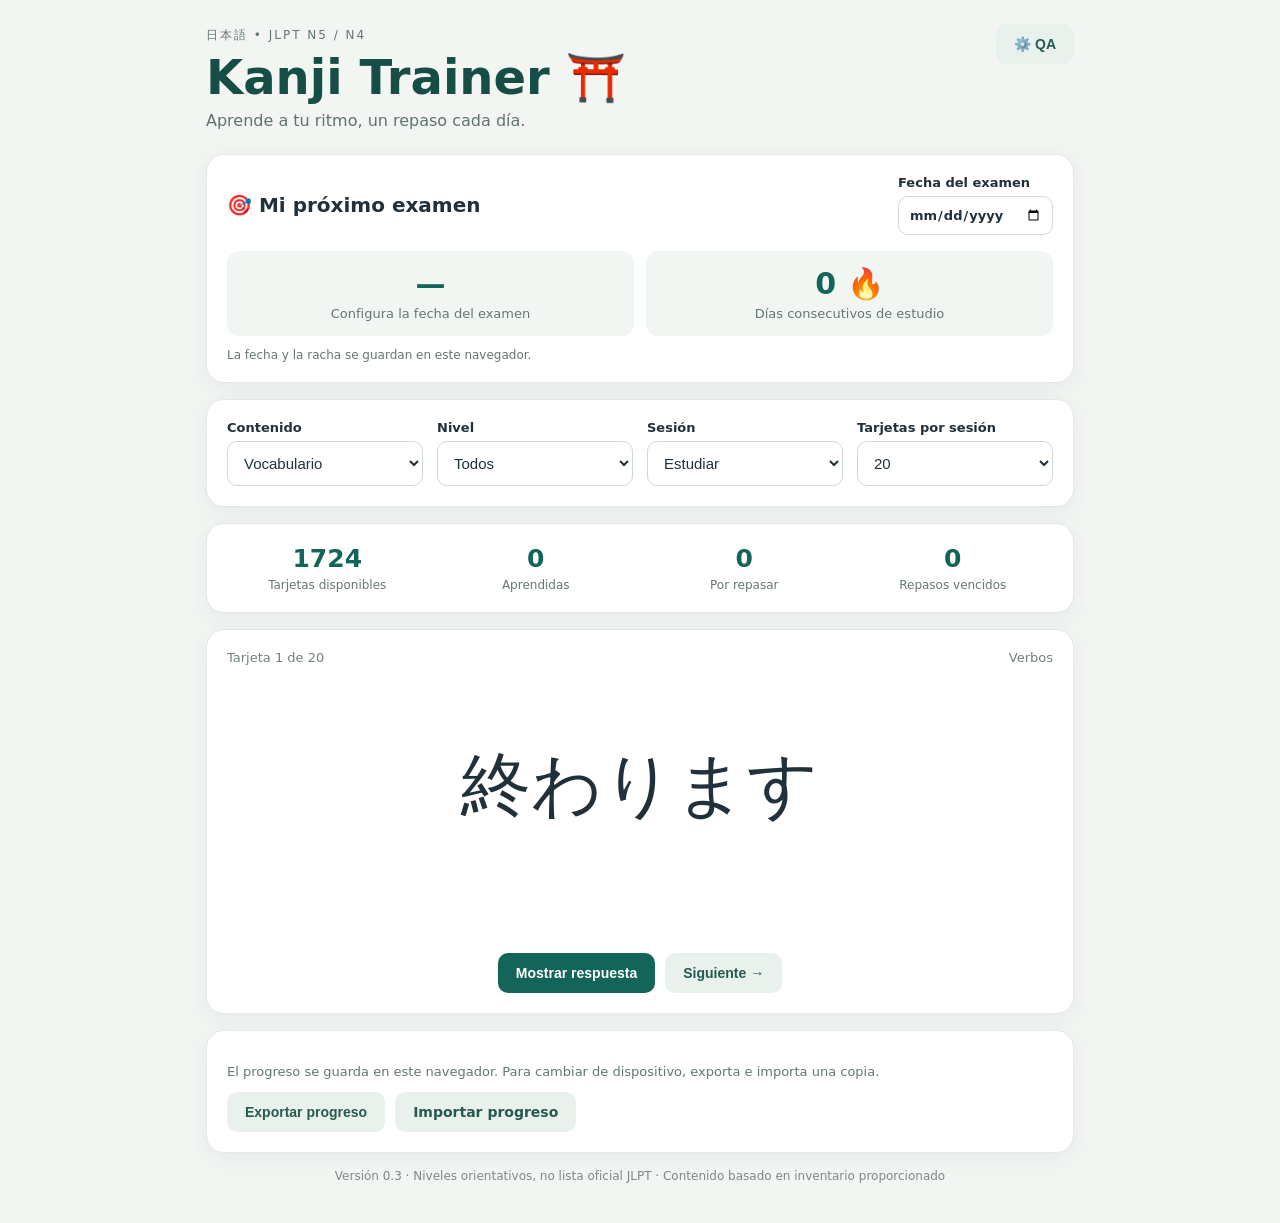
==== index.html @ 500b0864 "Add files via upload" ====
<!doctype html><html lang="es"><head><meta charset="utf-8"><meta name="viewport" content="width=device-width,initial-scale=1"><title>Kanji Trainer</title><link rel="stylesheet" href="estilos.css"></head><body><main><header><div><small>日本語 • JLPT N5 / N4</small><h1>Kanji Trainer <span>⛩️</span></h1><p>Aprende a tu ritmo, un repaso cada día.</p></div><button id="qaToggle" class="subtle">⚙️ QA</button></header><section class="goal" aria-label="Objetivo de estudio"><div class="goal-heading"><h2>🎯 Mi próximo examen</h2><label>Fecha del examen <input id="examDate" type="date" aria-label="Fecha del examen"></label></div><div class="goal-counters"><div><strong id="daysLeft">—</strong><small id="examStatus">Configura tu fecha</small></div><div><strong id="streak">0 🔥</strong><small>Días consecutivos de estudio</small></div></div><p id="goalHelp">La fecha y la racha se guardan en este navegador.</p></section><section class="toolbar"><label>Contenido<select id="tipo"><option value="vocabulario">Vocabulario</option><option value="kanji">Kanji</option><option value="gramatica">Gramática</option></select></label><label>Nivel<select id="nivel"><option value="todos">Todos</option><option>N5</option><option>N4</option></select></label><label>Sesión<select id="modo"><option value="estudio">Estudiar</option><option value="quiz">Practicar</option><option value="errores">Repasar errores</option><option value="pendientes">Repaso pendiente</option></select></label><label>Tarjetas por sesión<select id="limite"><option value="10">10</option><option value="20" selected>20</option><option value="30">30</option></select></label></section><section class="stats"><div><strong id="total">—</strong><small>Tarjetas disponibles</small></div><div><strong id="hechas">0</strong><small>Aprendidas</small></div><div><strong id="fallos">0</strong><small>Por repasar</small></div><div><strong id="pendientes">0</strong><small>Repasos vencidos</small></div></section><section class="study"><div class="meta"><span id="counter">—</span><span id="categoria">—</span></div><article id="card" aria-live="polite"><div id="front" class="japanese">Cargando…</div><div id="back" class="answer" hidden></div></article><div id="feedback" role="status"></div><div id="choices" class="choices"></div><div class="actions"><button id="reveal">Mostrar respuesta</button><button id="again" class="bad" hidden>Necesito repasar</button><button id="good" class="good" hidden>Lo sabía ✓</button><button id="next" class="subtle">Siguiente →</button></div></section><section id="sessionEnd" class="bottom" hidden><h2>🎉 Sesión terminada</h2><p id="sessionSummary"></p><button id="newSession">Nueva sesión</button></section><section class="bottom"><p>El progreso se guarda en este navegador. Para cambiar de dispositivo, exporta e importa una copia.</p><div class="actions"><button id="export" class="subtle">Exportar progreso</button><label class="upload">Importar progreso<input type="file" id="import" accept="application/json" hidden></label></div></section><section id="qa" hidden><h2>🧪 Panel QA</h2><p>Diagnóstico local para probar la aplicación.</p><pre id="diag"></pre><button id="reset" class="bad">Borrar progreso local</button></section><footer>Versión 0.3 · Niveles orientativos, no lista oficial JLPT · Contenido basado en inventario proporcionado</footer></main><script src="datos.js"></script><script src="app.js"></script></body></html>
---- estilos.css ----
:root{font-family:system-ui,-apple-system,'Segoe UI',sans-serif;color:#20313b;background:#f3f5f3}*{box-sizing:border-box}body{margin:0}main{max-width:900px;margin:auto;padding:24px 16px 40px}header{display:flex;align-items:start;justify-content:space-between;margin-bottom:24px}h1{font-size:clamp(30px,6vw,48px);margin:5px 0;color:#164d45}header p{margin:0;color:#60726e}small{font-size:12px;color:#647772}header small{letter-spacing:2px}.toolbar,.stats,.study,.bottom,#qa{background:white;border:1px solid #e0e9e5;border-radius:18px;padding:20px;margin-bottom:16px;box-shadow:0 5px 20px #193b3210}.toolbar{display:grid;grid-template-columns:repeat(4,1fr);gap:14px}label{display:grid;gap:6px;font-size:13px;font-weight:600}select{width:100%;border:1px solid #cbdad3;border-radius:10px;padding:12px;background:#fff;color:#20313b;font-size:15px}.stats{display:grid;grid-template-columns:repeat(4,1fr);text-align:center;gap:8px}.stats div{display:grid;gap:5px}.stats strong{font-size:25px;color:#126558}.stats small{letter-spacing:0}.meta{display:flex;justify-content:space-between;font-size:13px;color:#72817b}article{min-height:240px;display:flex;align-items:center;justify-content:center;flex-direction:column;text-align:center;padding:20px}.japanese{font-size:clamp(42px,8vw,70px);line-height:1.4;overflow-wrap:anywhere}.answer{font-size:19px;margin-top:20px;white-space:pre-line;color:#1c6559}.actions{display:flex;flex-wrap:wrap;justify-content:center;gap:10px}button,.upload{border:0;border-radius:10px;padding:12px 18px;background:#126558;color:white;font-weight:700;cursor:pointer;font-size:14px}.subtle,.upload{background:#e9f1ed;color:#245a50}.bad{background:#a84043}.good{background:#21835d}button:hover,.upload:hover{filter:brightness(.95)}.choices{display:grid;grid-template-columns:1fr 1fr;gap:9px;margin-bottom:14px}.choices button{background:#edf3ef;color:#183d34;text-align:left;min-height:56px}.choices button:disabled{opacity:.75;cursor:default}.choices button.correct{background:#c8ebd8}.choices button.wrong{background:#f7cdd0}#feedback{text-align:center;min-height:24px;margin-bottom:10px;font-weight:600}.bottom p{font-size:13px;color:#647772}.bottom .actions{justify-content:start}#qa pre{white-space:pre-wrap;overflow-wrap:anywhere;background:#eff4f1;padding:12px;border-radius:10px}footer{text-align:center;color:#7c8984;font-size:12px}@media(max-width:560px){.toolbar{grid-template-columns:1fr 1fr}.toolbar label:last-child{grid-column:1/-1}.stats{grid-template-columns:1fr 1fr}.choices{grid-template-columns:1fr}article{min-height:200px}.japanese{font-size:46px}}

#sessionEnd{text-align:center}#sessionEnd h2{margin-top:0;color:#126558}@media(max-width:700px){.toolbar{grid-template-columns:repeat(2,1fr)}}@media(max-width:560px){.toolbar label:last-child{grid-column:auto}}

.goal{background:white;border:1px solid #e0e9e5;border-radius:18px;padding:20px;margin-bottom:16px;box-shadow:0 5px 20px #193b3210}.goal-heading{display:flex;align-items:center;justify-content:space-between;gap:16px;flex-wrap:wrap}.goal h2{margin:0;font-size:20px}.goal input{border:1px solid #cbdad3;border-radius:10px;padding:10px;font:inherit;color:#20313b;max-width:210px}.goal-counters{display:grid;grid-template-columns:repeat(2,minmax(0,1fr));gap:12px;margin-top:16px}.goal-counters>div{background:#f1f6f3;border-radius:12px;padding:15px;display:grid;gap:5px;text-align:center}.goal-counters strong{font-size:30px;color:#126558}.goal-counters small{font-size:13px;letter-spacing:0}.goal p{font-size:12px;color:#647772;margin-bottom:0}@media(max-width:480px){.goal-heading label{width:100%}.goal input{max-width:none;width:100%}}
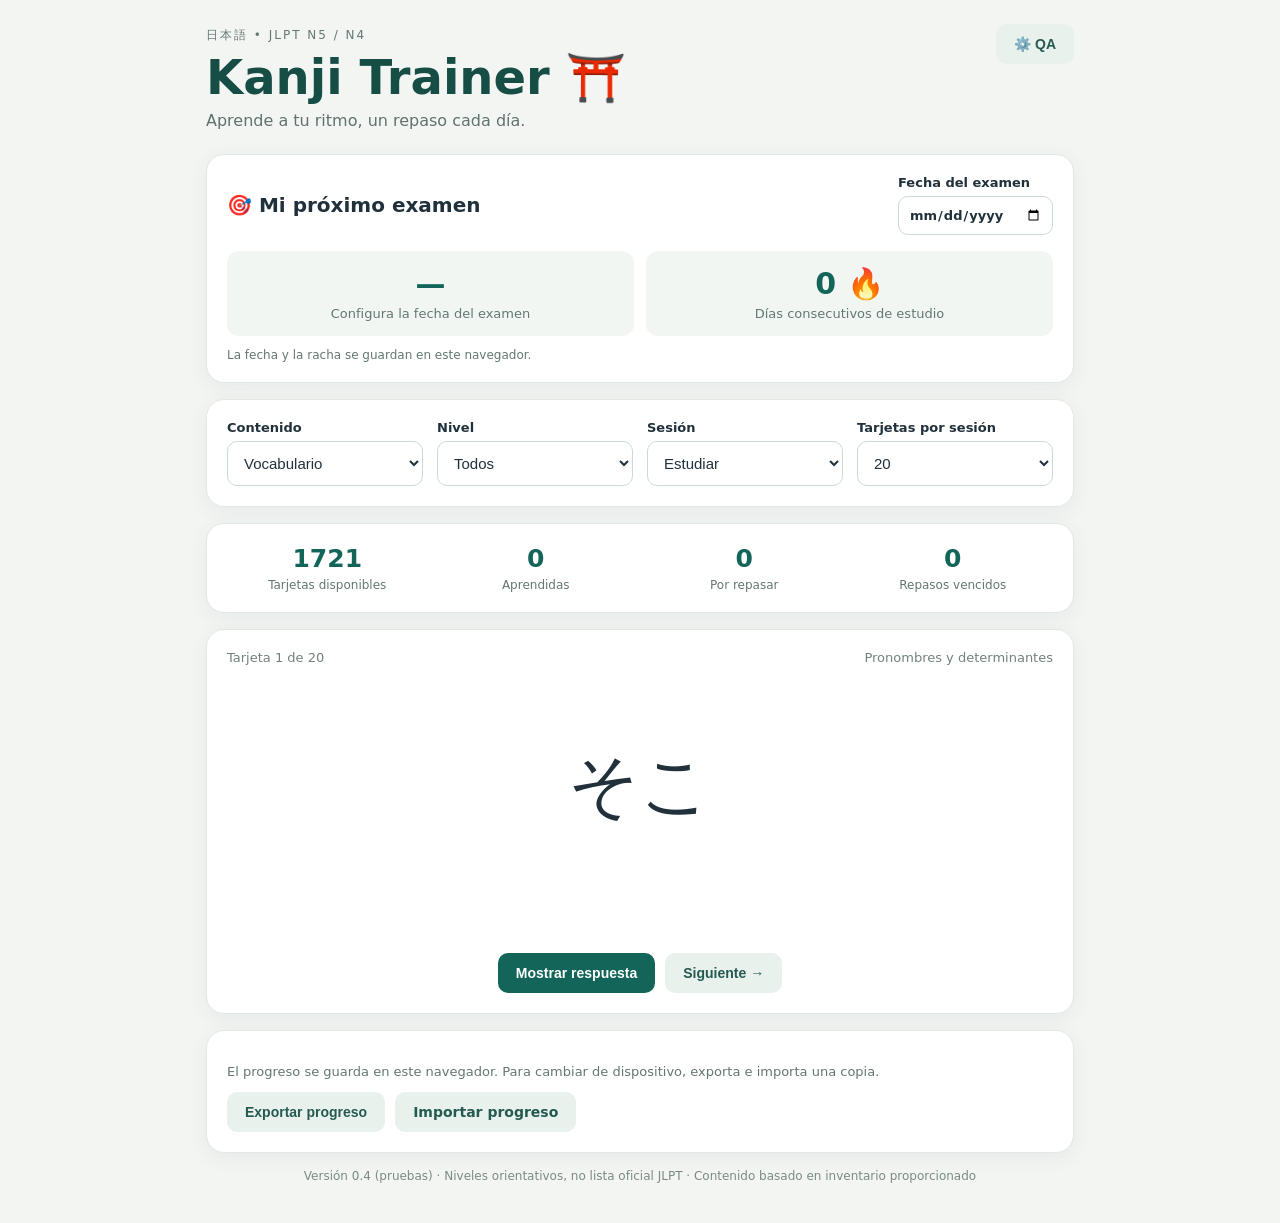
==== commit f2256ee6: "QA v0.4 - Migración de progreso y correcciones" ====
--- a/index.html
+++ b/index.html
@@ -1 +1 @@
-<!doctype html><html lang="es"><head><meta charset="utf-8"><meta name="viewport" content="width=device-width,initial-scale=1"><title>Kanji Trainer</title><link rel="stylesheet" href="estilos.css"></head><body><main><header><div><small>日本語 • JLPT N5 / N4</small><h1>Kanji Trainer <span>⛩️</span></h1><p>Aprende a tu ritmo, un repaso cada día.</p></div><button id="qaToggle" class="subtle">⚙️ QA</button></header><section class="goal" aria-label="Objetivo de estudio"><div class="goal-heading"><h2>🎯 Mi próximo examen</h2><label>Fecha del examen <input id="examDate" type="date" aria-label="Fecha del examen"></label></div><div class="goal-counters"><div><strong id="daysLeft">—</strong><small id="examStatus">Configura tu fecha</small></div><div><strong id="streak">0 🔥</strong><small>Días consecutivos de estudio</small></div></div><p id="goalHelp">La fecha y la racha se guardan en este navegador.</p></section><section class="toolbar"><label>Contenido<select id="tipo"><option value="vocabulario">Vocabulario</option><option value="kanji">Kanji</option><option value="gramatica">Gramática</option></select></label><label>Nivel<select id="nivel"><option value="todos">Todos</option><option>N5</option><option>N4</option></select></label><label>Sesión<select id="modo"><option value="estudio">Estudiar</option><option value="quiz">Practicar</option><option value="errores">Repasar errores</option><option value="pendientes">Repaso pendiente</option></select></label><label>Tarjetas por sesión<select id="limite"><option value="10">10</option><option value="20" selected>20</option><option value="30">30</option></select></label></section><section class="stats"><div><strong id="total">—</strong><small>Tarjetas disponibles</small></div><div><strong id="hechas">0</strong><small>Aprendidas</small></div><div><strong id="fallos">0</strong><small>Por repasar</small></div><div><strong id="pendientes">0</strong><small>Repasos vencidos</small></div></section><section class="study"><div class="meta"><span id="counter">—</span><span id="categoria">—</span></div><article id="card" aria-live="polite"><div id="front" class="japanese">Cargando…</div><div id="back" class="answer" hidden></div></article><div id="feedback" role="status"></div><div id="choices" class="choices"></div><div class="actions"><button id="reveal">Mostrar respuesta</button><button id="again" class="bad" hidden>Necesito repasar</button><button id="good" class="good" hidden>Lo sabía ✓</button><button id="next" class="subtle">Siguiente →</button></div></section><section id="sessionEnd" class="bottom" hidden><h2>🎉 Sesión terminada</h2><p id="sessionSummary"></p><button id="newSession">Nueva sesión</button></section><section class="bottom"><p>El progreso se guarda en este navegador. Para cambiar de dispositivo, exporta e importa una copia.</p><div class="actions"><button id="export" class="subtle">Exportar progreso</button><label class="upload">Importar progreso<input type="file" id="import" accept="application/json" hidden></label></div></section><section id="qa" hidden><h2>🧪 Panel QA</h2><p>Diagnóstico local para probar la aplicación.</p><pre id="diag"></pre><button id="reset" class="bad">Borrar progreso local</button></section><footer>Versión 0.3 · Niveles orientativos, no lista oficial JLPT · Contenido basado en inventario proporcionado</footer></main><script src="datos.js"></script><script src="app.js"></script></body></html>
+<!doctype html><html lang="es"><head><meta charset="utf-8"><meta name="viewport" content="width=device-width,initial-scale=1"><title>Kanji Trainer</title><link rel="stylesheet" href="estilos.css"></head><body><main><header><div><small>日本語 • JLPT N5 / N4</small><h1>Kanji Trainer <span>⛩️</span></h1><p>Aprende a tu ritmo, un repaso cada día.</p></div><button id="qaToggle" class="subtle">⚙️ QA</button></header><section class="goal" aria-label="Objetivo de estudio"><div class="goal-heading"><h2>🎯 Mi próximo examen</h2><label>Fecha del examen <input id="examDate" type="date" aria-label="Fecha del examen"></label></div><div class="goal-counters"><div><strong id="daysLeft">—</strong><small id="examStatus">Configura tu fecha</small></div><div><strong id="streak">0 🔥</strong><small>Días consecutivos de estudio</small></div></div><p id="goalHelp">La fecha y la racha se guardan en este navegador.</p></section><section class="toolbar"><label>Contenido<select id="tipo"><option value="vocabulario">Vocabulario</option><option value="kanji">Kanji</option><option value="gramatica">Gramática</option></select></label><label>Nivel<select id="nivel"><option value="todos">Todos</option><option>N5</option><option>N4</option></select></label><label>Sesión<select id="modo"><option value="estudio">Estudiar</option><option value="quiz">Practicar</option><option value="errores">Repasar errores</option><option value="pendientes">Repaso pendiente</option></select></label><label>Tarjetas por sesión<select id="limite"><option value="10">10</option><option value="20" selected>20</option><option value="30">30</option></select></label></section><section class="stats"><div><strong id="total">—</strong><small>Tarjetas disponibles</small></div><div><strong id="hechas">0</strong><small>Aprendidas</small></div><div><strong id="fallos">0</strong><small>Por repasar</small></div><div><strong id="pendientes">0</strong><small>Repasos vencidos</small></div></section><section class="study" id="studyArea"><div class="meta"><span id="counter">—</span><span id="categoria">—</span></div><article id="card" aria-live="polite"><div id="front" class="japanese">Cargando…</div><div id="back" class="answer" hidden></div></article><div id="feedback" role="status"></div><div id="choices" class="choices"></div><div class="actions"><button id="reveal">Mostrar respuesta</button><button id="again" class="bad" hidden>Necesito repasar</button><button id="good" class="good" hidden>Lo sabía ✓</button><button id="next" class="subtle">Siguiente →</button></div></section><section id="sessionEnd" class="bottom" hidden><h2>🎉 Sesión terminada</h2><p id="sessionSummary"></p><div class="session-results"><div><strong id="sessionPercent">0%</strong><small>Aciertos</small></div><div><strong id="sessionCorrectCount">0</strong><small>Correctas</small></div><div><strong id="sessionWrongCount">0</strong><small>Para repasar</small></div></div><div class="session-track"><div id="sessionProgress"></div></div><button id="newSession">Nueva sesión</button></section><section class="bottom"><p>El progreso se guarda en este navegador. Para cambiar de dispositivo, exporta e importa una copia.</p><div class="actions"><button id="export" class="subtle">Exportar progreso</button><label class="upload">Importar progreso<input type="file" id="import" accept="application/json" hidden></label></div></section><section id="qa" hidden><h2>🧪 Panel QA</h2><p>Diagnóstico local para probar la aplicación.</p><pre id="diag"></pre><button id="reset" class="bad">Borrar progreso local</button></section><footer>Versión 0.4 (pruebas) · Niveles orientativos, no lista oficial JLPT · Contenido basado en inventario proporcionado</footer></main><script src="datos.js"></script><script src="legacy_meanings.js"></script><script src="app.js"></script></body></html>
--- a/estilos.css
+++ b/estilos.css
@@ -3,3 +3,5 @@
 #sessionEnd{text-align:center}#sessionEnd h2{margin-top:0;color:#126558}@media(max-width:700px){.toolbar{grid-template-columns:repeat(2,1fr)}}@media(max-width:560px){.toolbar label:last-child{grid-column:auto}}
 
 .goal{background:white;border:1px solid #e0e9e5;border-radius:18px;padding:20px;margin-bottom:16px;box-shadow:0 5px 20px #193b3210}.goal-heading{display:flex;align-items:center;justify-content:space-between;gap:16px;flex-wrap:wrap}.goal h2{margin:0;font-size:20px}.goal input{border:1px solid #cbdad3;border-radius:10px;padding:10px;font:inherit;color:#20313b;max-width:210px}.goal-counters{display:grid;grid-template-columns:repeat(2,minmax(0,1fr));gap:12px;margin-top:16px}.goal-counters>div{background:#f1f6f3;border-radius:12px;padding:15px;display:grid;gap:5px;text-align:center}.goal-counters strong{font-size:30px;color:#126558}.goal-counters small{font-size:13px;letter-spacing:0}.goal p{font-size:12px;color:#647772;margin-bottom:0}@media(max-width:480px){.goal-heading label{width:100%}.goal input{max-width:none;width:100%}}
+
+.session-results{display:grid;grid-template-columns:repeat(3,minmax(0,1fr));gap:12px;margin:18px 0 12px}.session-results>div{background:#eff4f1;border-radius:12px;padding:16px 8px;display:grid;gap:5px;text-align:center}.session-results strong{font-size:clamp(24px,4vw,34px);color:#126558}.session-results small{font-size:12px;color:#60726e}.session-track{height:10px;background:#e9efec;border-radius:99px;overflow:hidden;margin:0 0 18px}.session-track>div{height:100%;width:0;background:#126558;border-radius:99px;transition:width .2s}#sessionEnd{text-align:center}
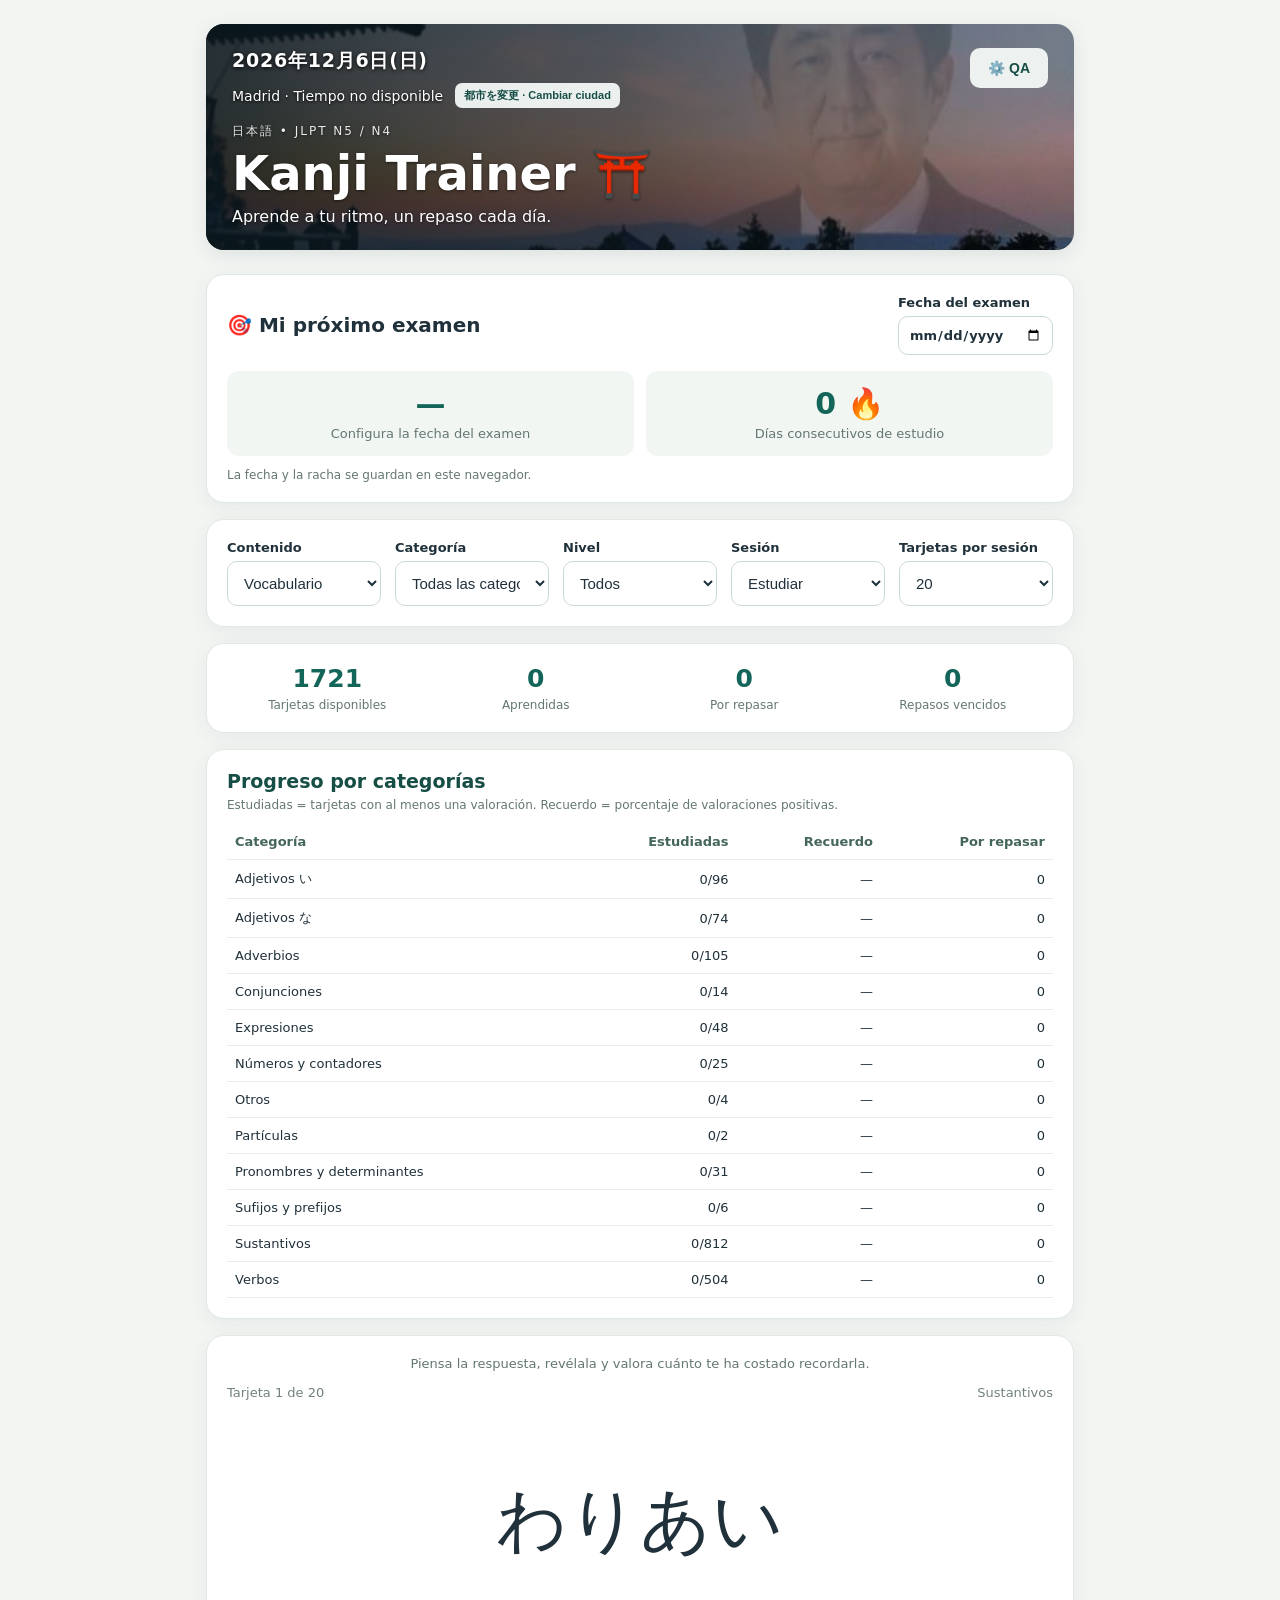
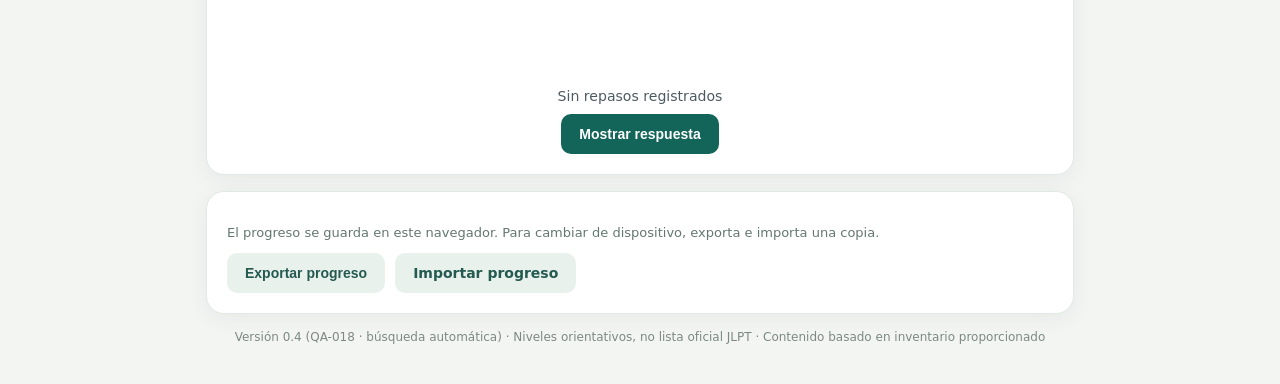
==== commit 108686e8: "Release v0.4 - flashcards, statistics and weather" ====
--- a/index.html
+++ b/index.html
@@ -1 +1 @@
-<!doctype html><html lang="es"><head><meta charset="utf-8"><meta name="viewport" content="width=device-width,initial-scale=1"><title>Kanji Trainer</title><link rel="stylesheet" href="estilos.css"></head><body><main><header><div><small>日本語 • JLPT N5 / N4</small><h1>Kanji Trainer <span>⛩️</span></h1><p>Aprende a tu ritmo, un repaso cada día.</p></div><button id="qaToggle" class="subtle">⚙️ QA</button></header><section class="goal" aria-label="Objetivo de estudio"><div class="goal-heading"><h2>🎯 Mi próximo examen</h2><label>Fecha del examen <input id="examDate" type="date" aria-label="Fecha del examen"></label></div><div class="goal-counters"><div><strong id="daysLeft">—</strong><small id="examStatus">Configura tu fecha</small></div><div><strong id="streak">0 🔥</strong><small>Días consecutivos de estudio</small></div></div><p id="goalHelp">La fecha y la racha se guardan en este navegador.</p></section><section class="toolbar"><label>Contenido<select id="tipo"><option value="vocabulario">Vocabulario</option><option value="kanji">Kanji</option><option value="gramatica">Gramática</option></select></label><label>Nivel<select id="nivel"><option value="todos">Todos</option><option>N5</option><option>N4</option></select></label><label>Sesión<select id="modo"><option value="estudio">Estudiar</option><option value="quiz">Practicar</option><option value="errores">Repasar errores</option><option value="pendientes">Repaso pendiente</option></select></label><label>Tarjetas por sesión<select id="limite"><option value="10">10</option><option value="20" selected>20</option><option value="30">30</option></select></label></section><section class="stats"><div><strong id="total">—</strong><small>Tarjetas disponibles</small></div><div><strong id="hechas">0</strong><small>Aprendidas</small></div><div><strong id="fallos">0</strong><small>Por repasar</small></div><div><strong id="pendientes">0</strong><small>Repasos vencidos</small></div></section><section class="study" id="studyArea"><div class="meta"><span id="counter">—</span><span id="categoria">—</span></div><article id="card" aria-live="polite"><div id="front" class="japanese">Cargando…</div><div id="back" class="answer" hidden></div></article><div id="feedback" role="status"></div><div id="choices" class="choices"></div><div class="actions"><button id="reveal">Mostrar respuesta</button><button id="again" class="bad" hidden>Necesito repasar</button><button id="good" class="good" hidden>Lo sabía ✓</button><button id="next" class="subtle">Siguiente →</button></div></section><section id="sessionEnd" class="bottom" hidden><h2>🎉 Sesión terminada</h2><p id="sessionSummary"></p><div class="session-results"><div><strong id="sessionPercent">0%</strong><small>Aciertos</small></div><div><strong id="sessionCorrectCount">0</strong><small>Correctas</small></div><div><strong id="sessionWrongCount">0</strong><small>Para repasar</small></div></div><div class="session-track"><div id="sessionProgress"></div></div><button id="newSession">Nueva sesión</button></section><section class="bottom"><p>El progreso se guarda en este navegador. Para cambiar de dispositivo, exporta e importa una copia.</p><div class="actions"><button id="export" class="subtle">Exportar progreso</button><label class="upload">Importar progreso<input type="file" id="import" accept="application/json" hidden></label></div></section><section id="qa" hidden><h2>🧪 Panel QA</h2><p>Diagnóstico local para probar la aplicación.</p><pre id="diag"></pre><button id="reset" class="bad">Borrar progreso local</button></section><footer>Versión 0.4 (pruebas) · Niveles orientativos, no lista oficial JLPT · Contenido basado en inventario proporcionado</footer></main><script src="datos.js"></script><script src="legacy_meanings.js"></script><script src="app.js"></script></body></html>
+<!doctype html><html lang="es"><head><meta charset="utf-8"><meta name="viewport" content="width=device-width,initial-scale=1"><title>Kanji Trainer</title><link rel="stylesheet" href="estilos.css"></head><body><main><header class="hero"><div class="hero-copy"><div id="japaneseDate" class="japanese-date" aria-label="Fecha actual en japonés"></div><div class="weather-line"><span id="weatherDisplay" aria-live="polite">Madrid · 天気を確認中…</span><button type="button" id="weatherChange" class="weather-change" aria-expanded="false" aria-controls="weatherPicker">都市を変更 · Cambiar ciudad</button></div><div id="weatherPicker" class="weather-picker" hidden><label for="weatherCity">Buscar ciudad (resultados automáticos)</label><div class="weather-search"><input id="weatherCity" type="search" maxlength="90" placeholder="Madrid, Tokio, Cracovia…" autocomplete="off"></div><div id="weatherMessage" role="status"></div><div id="weatherResults" class="weather-results"></div></div><small>日本語 • JLPT N5 / N4</small><h1>Kanji Trainer <span>⛩️</span></h1><p>Aprende a tu ritmo, un repaso cada día.</p></div><button id="qaToggle" class="subtle">⚙️ QA</button></header><section class="goal" aria-label="Objetivo de estudio"><div class="goal-heading"><h2>🎯 Mi próximo examen</h2><label>Fecha del examen <input id="examDate" type="date" aria-label="Fecha del examen"></label></div><div class="goal-counters"><div><strong id="daysLeft">—</strong><small id="examStatus">Configura tu fecha</small></div><div><strong id="streak">0 🔥</strong><small>Días consecutivos de estudio</small></div></div><p id="goalHelp">La fecha y la racha se guardan en este navegador.</p></section><section class="toolbar"><label>Contenido<select id="tipo"><option value="vocabulario">Vocabulario</option><option value="kanji">Kanji</option><option value="gramatica">Gramática</option></select></label><label>Categoría<select id="subcategoria"><option value="todos">Todas las categorías</option></select></label><label>Nivel<select id="nivel"><option value="todos">Todos</option><option>N5</option><option>N4</option></select></label><label>Sesión<select id="modo"><option value="estudio">Estudiar</option><option value="errores">Repasar errores</option><option value="pendientes">Repaso pendiente</option></select></label><label>Tarjetas por sesión<select id="limite"><option value="10">10</option><option value="20" selected>20</option><option value="30">30</option></select></label></section><section class="stats"><div><strong id="total">—</strong><small>Tarjetas disponibles</small></div><div><strong id="hechas">0</strong><small>Aprendidas</small></div><div><strong id="fallos">0</strong><small>Por repasar</small></div><div><strong id="pendientes">0</strong><small>Repasos vencidos</small></div></section><section class="category-panel" aria-label="Estadísticas por categoría"><div class="category-heading"><h2>Progreso por categorías</h2><p>Estudiadas = tarjetas con al menos una valoración. Recuerdo = porcentaje de valoraciones positivas.</p></div><div class="category-scroll"><table class="category-table"><thead><tr><th>Categoría</th><th>Estudiadas</th><th>Recuerdo</th><th>Por repasar</th></tr></thead><tbody id="categoryStats"></tbody></table></div></section><section class="study" id="studyArea"><p class="study-instructions">Piensa la respuesta, revélala y valora cuánto te ha costado recordarla.</p><div class="meta"><span id="counter">—</span><span id="categoria">—</span></div><article id="card" aria-live="polite"><div id="front" class="japanese">Cargando…</div><div id="back" class="answer" hidden></div></article><div id="feedback" role="status"></div><div id="choices" class="choices"></div><p id="cardAccuracy" class="card-accuracy" aria-live="polite"></p><div class="actions"><button id="reveal">Mostrar respuesta</button><button id="again" class="bad" hidden>Otra vez</button><button id="hard" class="subtle" hidden>Difícil</button><button id="good" class="good" hidden>Bien</button><button id="easy" class="good" hidden>Fácil</button><button id="next" class="subtle" hidden>Siguiente →</button></div></section><section id="sessionEnd" class="bottom" hidden><h2>🎉 Sesión terminada</h2><p id="sessionSummary"></p><div class="session-results"><div><strong id="sessionPercent">0%</strong><small>Aciertos</small></div><div><strong id="sessionCorrectCount">0</strong><small>Correctas</small></div><div><strong id="sessionWrongCount">0</strong><small>Para repasar</small></div></div><div class="session-track"><div id="sessionProgress"></div></div><button id="newSession">Nueva sesión</button></section><section class="bottom"><p>El progreso se guarda en este navegador. Para cambiar de dispositivo, exporta e importa una copia.</p><div class="actions"><button id="export" class="subtle">Exportar progreso</button><label class="upload">Importar progreso<input type="file" id="import" accept="application/json" hidden></label></div></section><section id="qa" hidden><h2>🧪 Panel QA</h2><p>Diagnóstico local para probar la aplicación.</p><pre id="diag"></pre><button id="reset" class="bad">Borrar progreso local</button></section><footer>Versión 0.4 (QA-018 · búsqueda automática) · Niveles orientativos, no lista oficial JLPT · Contenido basado en inventario proporcionado</footer></main><script src="datos.js"></script><script src="legacy_meanings.js"></script><script src="app.js?v=qa-017-1"></script><script src="tiempo.js?v=qa-018-1"></script></body></html>
--- a/estilos.css
+++ b/estilos.css
@@ -5,3 +5,55 @@
 .goal{background:white;border:1px solid #e0e9e5;border-radius:18px;padding:20px;margin-bottom:16px;box-shadow:0 5px 20px #193b3210}.goal-heading{display:flex;align-items:center;justify-content:space-between;gap:16px;flex-wrap:wrap}.goal h2{margin:0;font-size:20px}.goal input{border:1px solid #cbdad3;border-radius:10px;padding:10px;font:inherit;color:#20313b;max-width:210px}.goal-counters{display:grid;grid-template-columns:repeat(2,minmax(0,1fr));gap:12px;margin-top:16px}.goal-counters>div{background:#f1f6f3;border-radius:12px;padding:15px;display:grid;gap:5px;text-align:center}.goal-counters strong{font-size:30px;color:#126558}.goal-counters small{font-size:13px;letter-spacing:0}.goal p{font-size:12px;color:#647772;margin-bottom:0}@media(max-width:480px){.goal-heading label{width:100%}.goal input{max-width:none;width:100%}}
 
 .session-results{display:grid;grid-template-columns:repeat(3,minmax(0,1fr));gap:12px;margin:18px 0 12px}.session-results>div{background:#eff4f1;border-radius:12px;padding:16px 8px;display:grid;gap:5px;text-align:center}.session-results strong{font-size:clamp(24px,4vw,34px);color:#126558}.session-results small{font-size:12px;color:#60726e}.session-track{height:10px;background:#e9efec;border-radius:99px;overflow:hidden;margin:0 0 18px}.session-track>div{height:100%;width:0;background:#126558;border-radius:99px;transition:width .2s}#sessionEnd{text-align:center}
+
+.card-accuracy{font-size:.88rem;opacity:.8;text-align:center;margin:.6rem 0}
+
+.study-instructions{text-align:center;font-size:13px;color:#647772;margin:0 0 14px}
+
+.category-panel{background:#fff;border:1px solid #e0e9e5;border-radius:18px;padding:20px;margin-bottom:16px;box-shadow:0 5px 20px #193b3210}.category-heading h2{font-size:19px;margin:0 0 6px;color:#164d45}.category-heading p{font-size:12px;color:#647772;margin:0 0 12px}.category-scroll{overflow-x:auto}.category-table{width:100%;border-collapse:collapse;font-size:13px;text-align:left}.category-table th,.category-table td{padding:10px 8px;border-bottom:1px solid #e6eeea}.category-table th{color:#45665d}.category-table th:not(:first-child),.category-table td:not(:first-child){text-align:right;white-space:nowrap}.category-selected{background:#eaf5ee}.toolbar{grid-template-columns:repeat(5,minmax(0,1fr))}@media(max-width:700px){.toolbar{grid-template-columns:repeat(2,minmax(0,1fr))}}@media(max-width:450px){.category-panel{padding:12px}.category-table{font-size:12px}}
+
+/* QA-014: cabecera decorativa aislada del área de estudio */
+header.hero{position:relative;isolation:isolate;overflow:hidden;min-height:220px;padding:24px 26px;border-radius:18px;background:#102d38 url('cabecera-japon.jpg') center 56% / cover no-repeat;color:#fff;align-items:flex-start;gap:16px;box-shadow:0 5px 20px #193b321a}
+header.hero::before{content:'';position:absolute;inset:0;z-index:-1;background:linear-gradient(90deg,rgba(9,25,32,.88) 0%,rgba(9,25,32,.65) 48%,rgba(9,25,32,.22) 100%);pointer-events:none}
+header.hero .hero-copy{max-width:75%}
+header.hero h1,header.hero p,header.hero small{color:#fff;text-shadow:0 1px 3px rgba(0,0,0,.55)}
+header.hero small{opacity:.9}
+header.hero .japanese-date{font-size:clamp(15px,2.5vw,19px);font-weight:650;letter-spacing:.04em;margin-bottom:14px;color:#fff;text-shadow:0 1px 4px #000}
+header.hero #qaToggle{background:rgba(245,250,248,.94);color:#164d45;flex-shrink:0}
+/* Las tarjetas conservan fondo sólido y legibilidad independiente de la imagen */
+.study{background:#fff}
+@media(max-width:560px){header.hero{min-height:185px;padding:20px 16px;background-position:57% center}header.hero .hero-copy{max-width:78%}header.hero h1{font-size:clamp(25px,7vw,34px)}header.hero p{font-size:13px}header.hero #qaToggle{padding:10px;font-size:12px}}
+
+/* QA-015: valoración en cuadrícula 2x2 en pantallas pequeñas.
+   Solo se activa cuando las cuatro opciones de valoración están visibles. */
+@media (max-width:560px) {
+  .study .actions:has(#again:not([hidden])) {
+    display:grid;
+    grid-template-columns:repeat(2,minmax(0,1fr));
+    gap:10px;
+    max-width:320px;
+    margin-inline:auto;
+  }
+  .study .actions:has(#again:not([hidden])) > button:not([hidden]) {
+    width:100%;
+    min-height:46px;
+  }
+  .study .actions > button[hidden] { display:none; }
+}
+
+/* QA-017: meteorología independiente del progreso de estudio */
+header.hero{overflow:visible}
+header.hero::before{border-radius:inherit}
+header.hero .hero-copy{position:relative;z-index:1}
+.weather-line{display:flex;flex-wrap:wrap;align-items:center;gap:8px 12px;margin:-5px 0 12px;color:#fff;font-size:14px;text-shadow:0 1px 3px #000}
+.weather-change{padding:5px 9px;font-size:11px;background:rgba(245,250,248,.94);color:#164d45;border-radius:7px;text-shadow:none}
+.weather-picker{position:relative;z-index:5;width:min(420px,100%);padding:12px;margin:0 0 14px;background:#f8fbfa;color:#20313b;border-radius:10px;box-shadow:0 8px 24px #0004;text-shadow:none}
+.weather-picker[hidden]{display:none}
+.weather-picker label{font-size:12px}
+.weather-search{display:flex;gap:7px;margin-top:6px}
+.weather-search input{min-width:0;flex:1;border:1px solid #cbdad3;border-radius:8px;padding:9px;font-size:14px}
+.weather-search button{padding:9px 11px;font-size:13px}
+#weatherMessage{font-size:12px;margin-top:7px}
+.weather-results{display:grid;gap:5px;margin-top:7px;max-height:185px;overflow:auto}
+.weather-results button{background:#e9f1ed;color:#245a50;text-align:left;padding:9px;font-size:13px}
+@media(max-width:560px){.weather-line{font-size:12px;gap:5px 8px}.weather-change{font-size:10px;padding:5px 7px}header.hero{min-height:185px}.weather-picker{width:100%}}
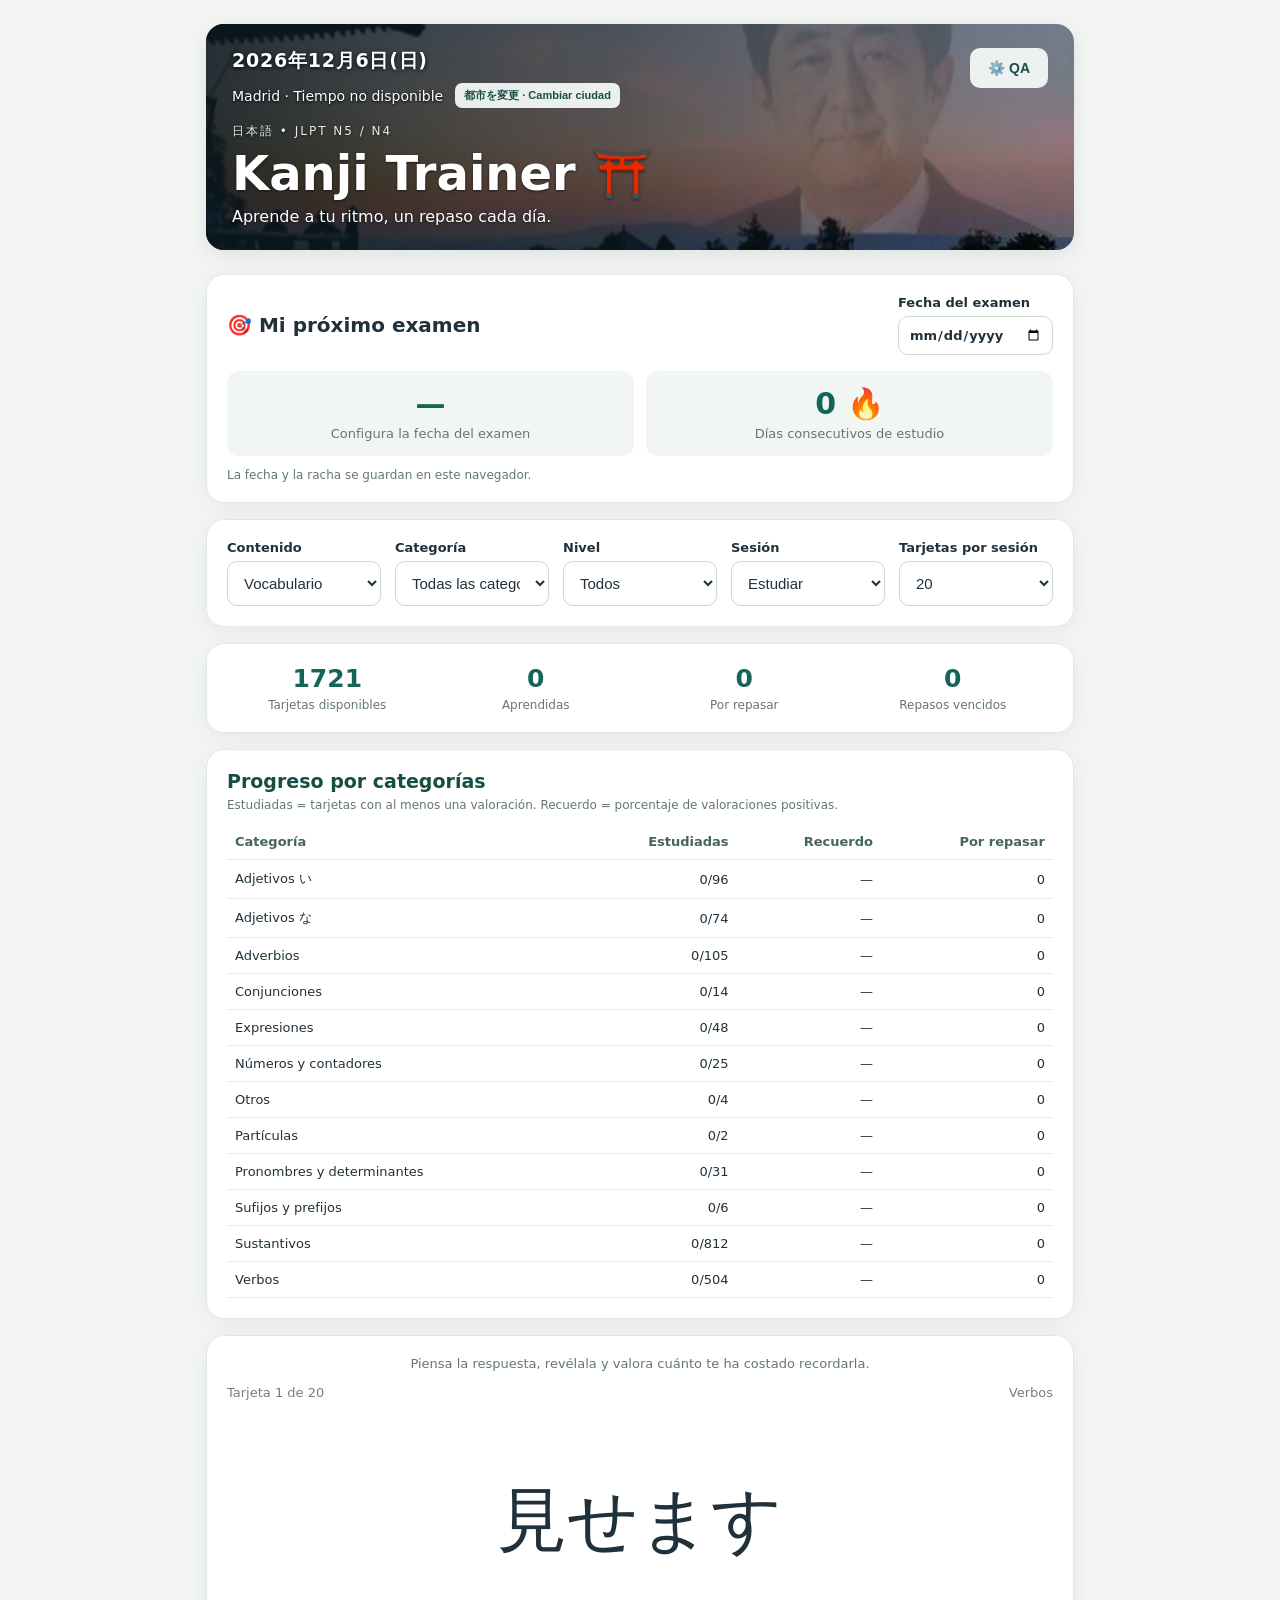
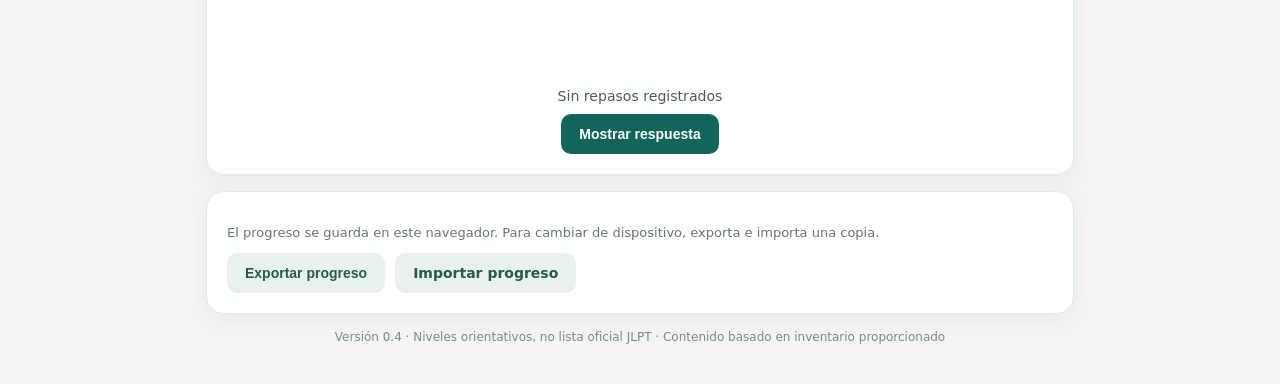
==== commit 434d5b32: "chore: prepare v0.4 production release Updated version number and script parameters in index.html." ====
--- a/index.html
+++ b/index.html
@@ -1 +1 @@
-<!doctype html><html lang="es"><head><meta charset="utf-8"><meta name="viewport" content="width=device-width,initial-scale=1"><title>Kanji Trainer</title><link rel="stylesheet" href="estilos.css"></head><body><main><header class="hero"><div class="hero-copy"><div id="japaneseDate" class="japanese-date" aria-label="Fecha actual en japonés"></div><div class="weather-line"><span id="weatherDisplay" aria-live="polite">Madrid · 天気を確認中…</span><button type="button" id="weatherChange" class="weather-change" aria-expanded="false" aria-controls="weatherPicker">都市を変更 · Cambiar ciudad</button></div><div id="weatherPicker" class="weather-picker" hidden><label for="weatherCity">Buscar ciudad (resultados automáticos)</label><div class="weather-search"><input id="weatherCity" type="search" maxlength="90" placeholder="Madrid, Tokio, Cracovia…" autocomplete="off"></div><div id="weatherMessage" role="status"></div><div id="weatherResults" class="weather-results"></div></div><small>日本語 • JLPT N5 / N4</small><h1>Kanji Trainer <span>⛩️</span></h1><p>Aprende a tu ritmo, un repaso cada día.</p></div><button id="qaToggle" class="subtle">⚙️ QA</button></header><section class="goal" aria-label="Objetivo de estudio"><div class="goal-heading"><h2>🎯 Mi próximo examen</h2><label>Fecha del examen <input id="examDate" type="date" aria-label="Fecha del examen"></label></div><div class="goal-counters"><div><strong id="daysLeft">—</strong><small id="examStatus">Configura tu fecha</small></div><div><strong id="streak">0 🔥</strong><small>Días consecutivos de estudio</small></div></div><p id="goalHelp">La fecha y la racha se guardan en este navegador.</p></section><section class="toolbar"><label>Contenido<select id="tipo"><option value="vocabulario">Vocabulario</option><option value="kanji">Kanji</option><option value="gramatica">Gramática</option></select></label><label>Categoría<select id="subcategoria"><option value="todos">Todas las categorías</option></select></label><label>Nivel<select id="nivel"><option value="todos">Todos</option><option>N5</option><option>N4</option></select></label><label>Sesión<select id="modo"><option value="estudio">Estudiar</option><option value="errores">Repasar errores</option><option value="pendientes">Repaso pendiente</option></select></label><label>Tarjetas por sesión<select id="limite"><option value="10">10</option><option value="20" selected>20</option><option value="30">30</option></select></label></section><section class="stats"><div><strong id="total">—</strong><small>Tarjetas disponibles</small></div><div><strong id="hechas">0</strong><small>Aprendidas</small></div><div><strong id="fallos">0</strong><small>Por repasar</small></div><div><strong id="pendientes">0</strong><small>Repasos vencidos</small></div></section><section class="category-panel" aria-label="Estadísticas por categoría"><div class="category-heading"><h2>Progreso por categorías</h2><p>Estudiadas = tarjetas con al menos una valoración. Recuerdo = porcentaje de valoraciones positivas.</p></div><div class="category-scroll"><table class="category-table"><thead><tr><th>Categoría</th><th>Estudiadas</th><th>Recuerdo</th><th>Por repasar</th></tr></thead><tbody id="categoryStats"></tbody></table></div></section><section class="study" id="studyArea"><p class="study-instructions">Piensa la respuesta, revélala y valora cuánto te ha costado recordarla.</p><div class="meta"><span id="counter">—</span><span id="categoria">—</span></div><article id="card" aria-live="polite"><div id="front" class="japanese">Cargando…</div><div id="back" class="answer" hidden></div></article><div id="feedback" role="status"></div><div id="choices" class="choices"></div><p id="cardAccuracy" class="card-accuracy" aria-live="polite"></p><div class="actions"><button id="reveal">Mostrar respuesta</button><button id="again" class="bad" hidden>Otra vez</button><button id="hard" class="subtle" hidden>Difícil</button><button id="good" class="good" hidden>Bien</button><button id="easy" class="good" hidden>Fácil</button><button id="next" class="subtle" hidden>Siguiente →</button></div></section><section id="sessionEnd" class="bottom" hidden><h2>🎉 Sesión terminada</h2><p id="sessionSummary"></p><div class="session-results"><div><strong id="sessionPercent">0%</strong><small>Aciertos</small></div><div><strong id="sessionCorrectCount">0</strong><small>Correctas</small></div><div><strong id="sessionWrongCount">0</strong><small>Para repasar</small></div></div><div class="session-track"><div id="sessionProgress"></div></div><button id="newSession">Nueva sesión</button></section><section class="bottom"><p>El progreso se guarda en este navegador. Para cambiar de dispositivo, exporta e importa una copia.</p><div class="actions"><button id="export" class="subtle">Exportar progreso</button><label class="upload">Importar progreso<input type="file" id="import" accept="application/json" hidden></label></div></section><section id="qa" hidden><h2>🧪 Panel QA</h2><p>Diagnóstico local para probar la aplicación.</p><pre id="diag"></pre><button id="reset" class="bad">Borrar progreso local</button></section><footer>Versión 0.4 (QA-018 · búsqueda automática) · Niveles orientativos, no lista oficial JLPT · Contenido basado en inventario proporcionado</footer></main><script src="datos.js"></script><script src="legacy_meanings.js"></script><script src="app.js?v=qa-017-1"></script><script src="tiempo.js?v=qa-018-1"></script></body></html>
+<!doctype html><html lang="es"><head><meta charset="utf-8"><meta name="viewport" content="width=device-width,initial-scale=1"><title>Kanji Trainer</title><link rel="stylesheet" href="estilos.css"></head><body><main><header class="hero"><div class="hero-copy"><div id="japaneseDate" class="japanese-date" aria-label="Fecha actual en japonés"></div><div class="weather-line"><span id="weatherDisplay" aria-live="polite">Madrid · 天気を確認中…</span><button type="button" id="weatherChange" class="weather-change" aria-expanded="false" aria-controls="weatherPicker">都市を変更 · Cambiar ciudad</button></div><div id="weatherPicker" class="weather-picker" hidden><label for="weatherCity">Buscar ciudad (resultados automáticos)</label><div class="weather-search"><input id="weatherCity" type="search" maxlength="90" placeholder="Madrid, Tokio, Cracovia…" autocomplete="off"></div><div id="weatherMessage" role="status"></div><div id="weatherResults" class="weather-results"></div></div><small>日本語 • JLPT N5 / N4</small><h1>Kanji Trainer <span>⛩️</span></h1><p>Aprende a tu ritmo, un repaso cada día.</p></div><button id="qaToggle" class="subtle">⚙️ QA</button></header><section class="goal" aria-label="Objetivo de estudio"><div class="goal-heading"><h2>🎯 Mi próximo examen</h2><label>Fecha del examen <input id="examDate" type="date" aria-label="Fecha del examen"></label></div><div class="goal-counters"><div><strong id="daysLeft">—</strong><small id="examStatus">Configura tu fecha</small></div><div><strong id="streak">0 🔥</strong><small>Días consecutivos de estudio</small></div></div><p id="goalHelp">La fecha y la racha se guardan en este navegador.</p></section><section class="toolbar"><label>Contenido<select id="tipo"><option value="vocabulario">Vocabulario</option><option value="kanji">Kanji</option><option value="gramatica">Gramática</option></select></label><label>Categoría<select id="subcategoria"><option value="todos">Todas las categorías</option></select></label><label>Nivel<select id="nivel"><option value="todos">Todos</option><option>N5</option><option>N4</option></select></label><label>Sesión<select id="modo"><option value="estudio">Estudiar</option><option value="errores">Repasar errores</option><option value="pendientes">Repaso pendiente</option></select></label><label>Tarjetas por sesión<select id="limite"><option value="10">10</option><option value="20" selected>20</option><option value="30">30</option></select></label></section><section class="stats"><div><strong id="total">—</strong><small>Tarjetas disponibles</small></div><div><strong id="hechas">0</strong><small>Aprendidas</small></div><div><strong id="fallos">0</strong><small>Por repasar</small></div><div><strong id="pendientes">0</strong><small>Repasos vencidos</small></div></section><section class="category-panel" aria-label="Estadísticas por categoría"><div class="category-heading"><h2>Progreso por categorías</h2><p>Estudiadas = tarjetas con al menos una valoración. Recuerdo = porcentaje de valoraciones positivas.</p></div><div class="category-scroll"><table class="category-table"><thead><tr><th>Categoría</th><th>Estudiadas</th><th>Recuerdo</th><th>Por repasar</th></tr></thead><tbody id="categoryStats"></tbody></table></div></section><section class="study" id="studyArea"><p class="study-instructions">Piensa la respuesta, revélala y valora cuánto te ha costado recordarla.</p><div class="meta"><span id="counter">—</span><span id="categoria">—</span></div><article id="card" aria-live="polite"><div id="front" class="japanese">Cargando…</div><div id="back" class="answer" hidden></div></article><div id="feedback" role="status"></div><div id="choices" class="choices"></div><p id="cardAccuracy" class="card-accuracy" aria-live="polite"></p><div class="actions"><button id="reveal">Mostrar respuesta</button><button id="again" class="bad" hidden>Otra vez</button><button id="hard" class="subtle" hidden>Difícil</button><button id="good" class="good" hidden>Bien</button><button id="easy" class="good" hidden>Fácil</button><button id="next" class="subtle" hidden>Siguiente →</button></div></section><section id="sessionEnd" class="bottom" hidden><h2>🎉 Sesión terminada</h2><p id="sessionSummary"></p><div class="session-results"><div><strong id="sessionPercent">0%</strong><small>Aciertos</small></div><div><strong id="sessionCorrectCount">0</strong><small>Correctas</small></div><div><strong id="sessionWrongCount">0</strong><small>Para repasar</small></div></div><div class="session-track"><div id="sessionProgress"></div></div><button id="newSession">Nueva sesión</button></section><section class="bottom"><p>El progreso se guarda en este navegador. Para cambiar de dispositivo, exporta e importa una copia.</p><div class="actions"><button id="export" class="subtle">Exportar progreso</button><label class="upload">Importar progreso<input type="file" id="import" accept="application/json" hidden></label></div></section><section id="qa" hidden><h2>🧪 Panel QA</h2><p>Diagnóstico local para probar la aplicación.</p><pre id="diag"></pre><button id="reset" class="bad">Borrar progreso local</button></section><footer>Versión 0.4 · Niveles orientativos, no lista oficial JLPT · Contenido basado en inventario proporcionado</footer></main><script src="datos.js"></script><script src="legacy_meanings.js"></script><script src="app.js?v=0.4"></script><script src="tiempo.js?v=0.4"></script></body></html>
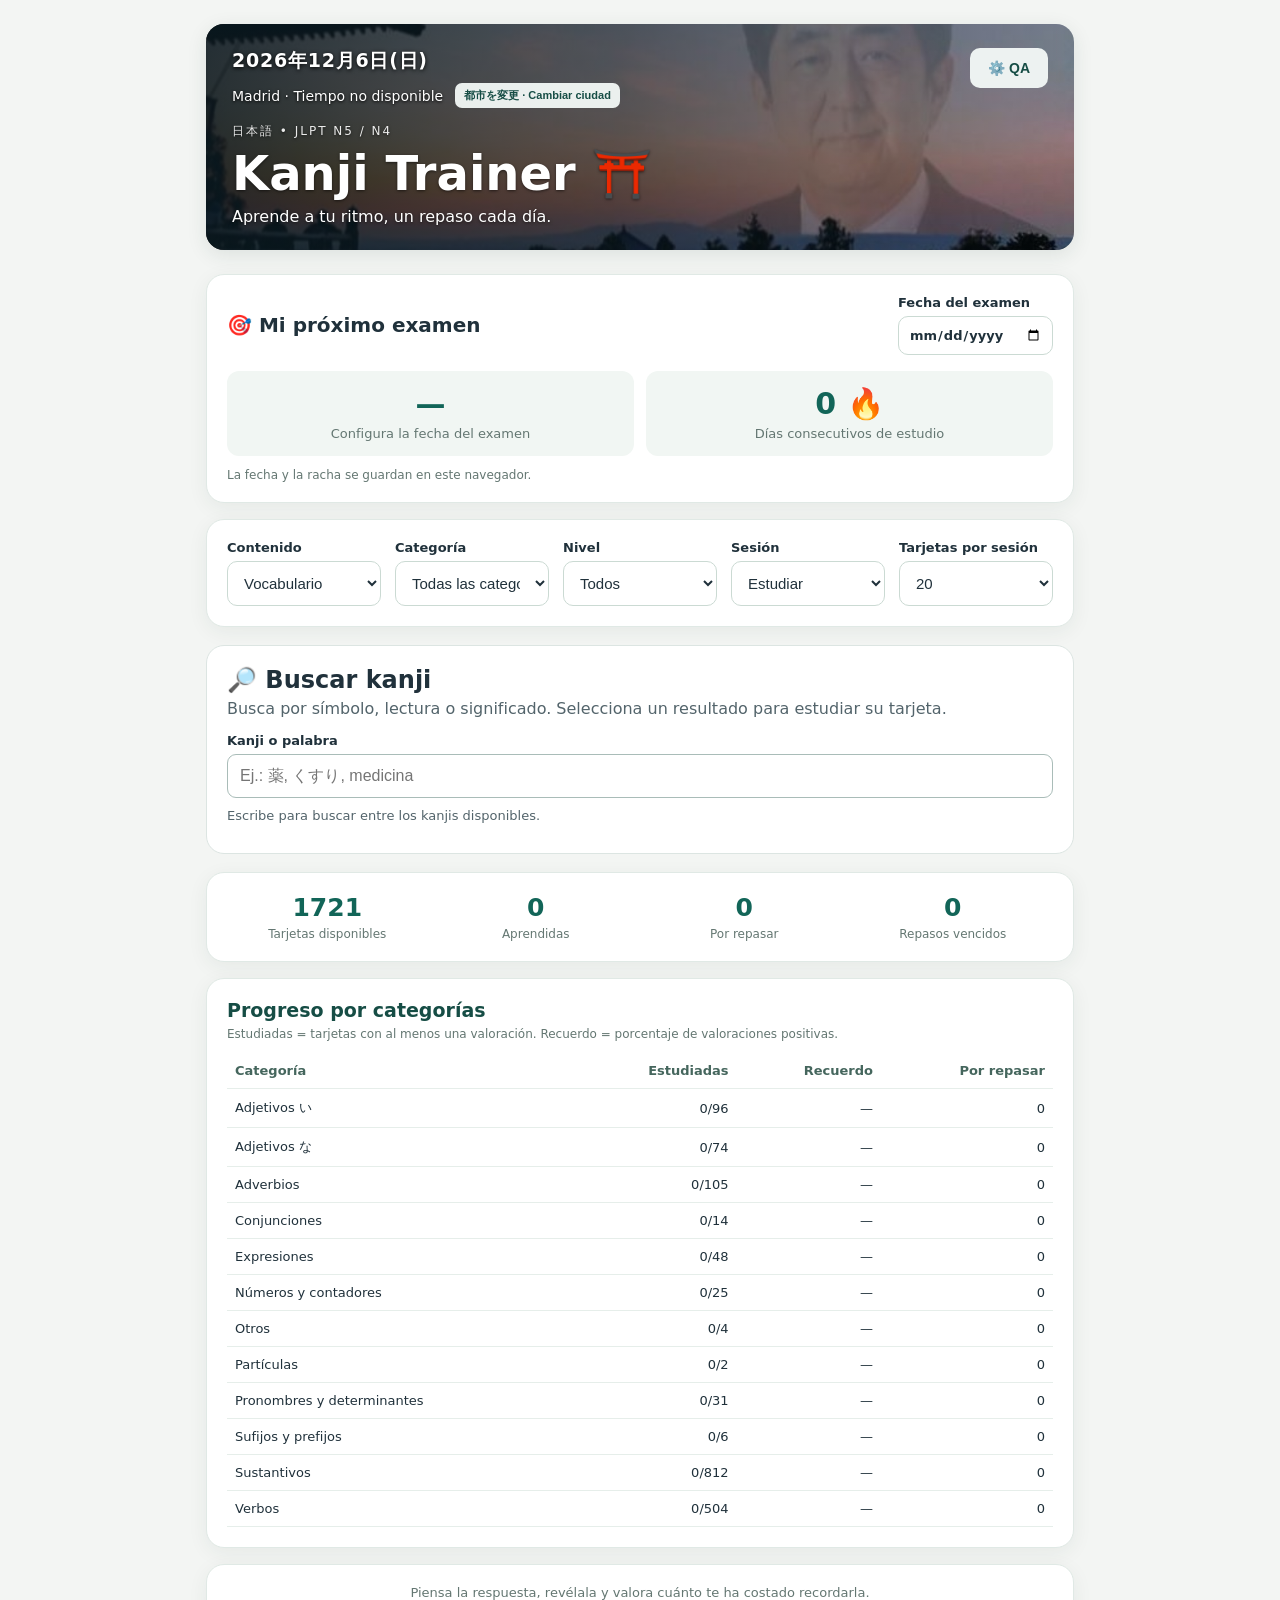
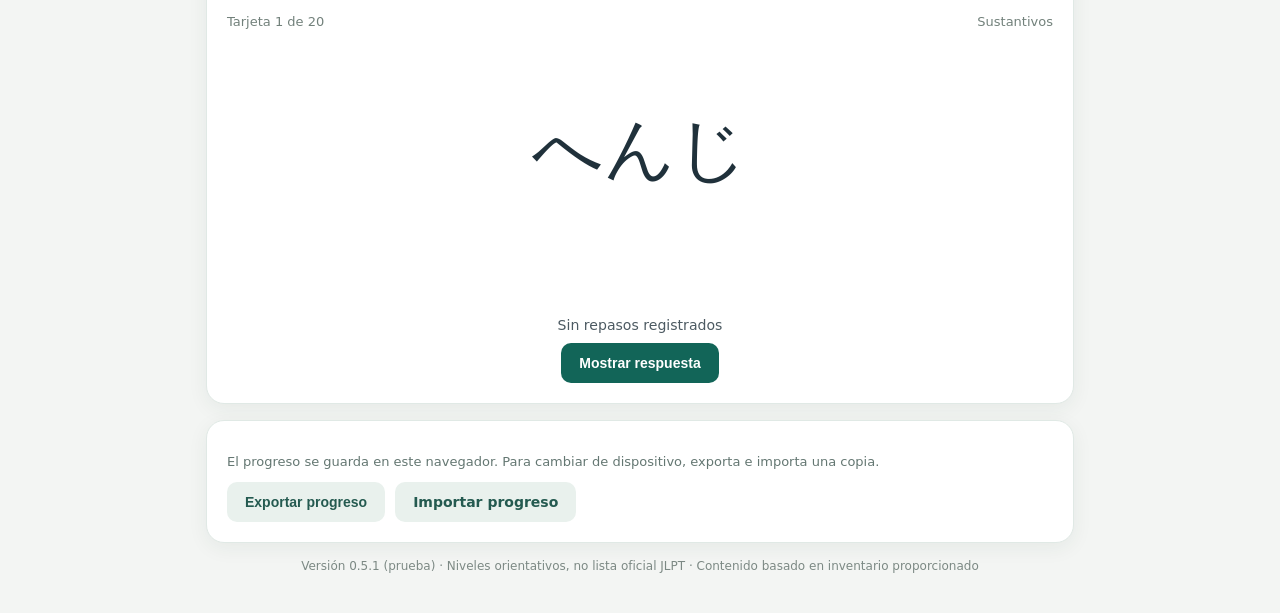
==== commit 62862737: "Add files via upload" ====
--- a/index.html
+++ b/index.html
@@ -1 +1 @@
-<!doctype html><html lang="es"><head><meta charset="utf-8"><meta name="viewport" content="width=device-width,initial-scale=1"><title>Kanji Trainer</title><link rel="stylesheet" href="estilos.css"></head><body><main><header class="hero"><div class="hero-copy"><div id="japaneseDate" class="japanese-date" aria-label="Fecha actual en japonés"></div><div class="weather-line"><span id="weatherDisplay" aria-live="polite">Madrid · 天気を確認中…</span><button type="button" id="weatherChange" class="weather-change" aria-expanded="false" aria-controls="weatherPicker">都市を変更 · Cambiar ciudad</button></div><div id="weatherPicker" class="weather-picker" hidden><label for="weatherCity">Buscar ciudad (resultados automáticos)</label><div class="weather-search"><input id="weatherCity" type="search" maxlength="90" placeholder="Madrid, Tokio, Cracovia…" autocomplete="off"></div><div id="weatherMessage" role="status"></div><div id="weatherResults" class="weather-results"></div></div><small>日本語 • JLPT N5 / N4</small><h1>Kanji Trainer <span>⛩️</span></h1><p>Aprende a tu ritmo, un repaso cada día.</p></div><button id="qaToggle" class="subtle">⚙️ QA</button></header><section class="goal" aria-label="Objetivo de estudio"><div class="goal-heading"><h2>🎯 Mi próximo examen</h2><label>Fecha del examen <input id="examDate" type="date" aria-label="Fecha del examen"></label></div><div class="goal-counters"><div><strong id="daysLeft">—</strong><small id="examStatus">Configura tu fecha</small></div><div><strong id="streak">0 🔥</strong><small>Días consecutivos de estudio</small></div></div><p id="goalHelp">La fecha y la racha se guardan en este navegador.</p></section><section class="toolbar"><label>Contenido<select id="tipo"><option value="vocabulario">Vocabulario</option><option value="kanji">Kanji</option><option value="gramatica">Gramática</option></select></label><label>Categoría<select id="subcategoria"><option value="todos">Todas las categorías</option></select></label><label>Nivel<select id="nivel"><option value="todos">Todos</option><option>N5</option><option>N4</option></select></label><label>Sesión<select id="modo"><option value="estudio">Estudiar</option><option value="errores">Repasar errores</option><option value="pendientes">Repaso pendiente</option></select></label><label>Tarjetas por sesión<select id="limite"><option value="10">10</option><option value="20" selected>20</option><option value="30">30</option></select></label></section><section class="stats"><div><strong id="total">—</strong><small>Tarjetas disponibles</small></div><div><strong id="hechas">0</strong><small>Aprendidas</small></div><div><strong id="fallos">0</strong><small>Por repasar</small></div><div><strong id="pendientes">0</strong><small>Repasos vencidos</small></div></section><section class="category-panel" aria-label="Estadísticas por categoría"><div class="category-heading"><h2>Progreso por categorías</h2><p>Estudiadas = tarjetas con al menos una valoración. Recuerdo = porcentaje de valoraciones positivas.</p></div><div class="category-scroll"><table class="category-table"><thead><tr><th>Categoría</th><th>Estudiadas</th><th>Recuerdo</th><th>Por repasar</th></tr></thead><tbody id="categoryStats"></tbody></table></div></section><section class="study" id="studyArea"><p class="study-instructions">Piensa la respuesta, revélala y valora cuánto te ha costado recordarla.</p><div class="meta"><span id="counter">—</span><span id="categoria">—</span></div><article id="card" aria-live="polite"><div id="front" class="japanese">Cargando…</div><div id="back" class="answer" hidden></div></article><div id="feedback" role="status"></div><div id="choices" class="choices"></div><p id="cardAccuracy" class="card-accuracy" aria-live="polite"></p><div class="actions"><button id="reveal">Mostrar respuesta</button><button id="again" class="bad" hidden>Otra vez</button><button id="hard" class="subtle" hidden>Difícil</button><button id="good" class="good" hidden>Bien</button><button id="easy" class="good" hidden>Fácil</button><button id="next" class="subtle" hidden>Siguiente →</button></div></section><section id="sessionEnd" class="bottom" hidden><h2>🎉 Sesión terminada</h2><p id="sessionSummary"></p><div class="session-results"><div><strong id="sessionPercent">0%</strong><small>Aciertos</small></div><div><strong id="sessionCorrectCount">0</strong><small>Correctas</small></div><div><strong id="sessionWrongCount">0</strong><small>Para repasar</small></div></div><div class="session-track"><div id="sessionProgress"></div></div><button id="newSession">Nueva sesión</button></section><section class="bottom"><p>El progreso se guarda en este navegador. Para cambiar de dispositivo, exporta e importa una copia.</p><div class="actions"><button id="export" class="subtle">Exportar progreso</button><label class="upload">Importar progreso<input type="file" id="import" accept="application/json" hidden></label></div></section><section id="qa" hidden><h2>🧪 Panel QA</h2><p>Diagnóstico local para probar la aplicación.</p><pre id="diag"></pre><button id="reset" class="bad">Borrar progreso local</button></section><footer>Versión 0.4 · Niveles orientativos, no lista oficial JLPT · Contenido basado en inventario proporcionado</footer></main><script src="datos.js"></script><script src="legacy_meanings.js"></script><script src="app.js?v=0.4"></script><script src="tiempo.js?v=0.4"></script></body></html>
+<!doctype html><html lang="es"><head><meta charset="utf-8"><meta name="viewport" content="width=device-width,initial-scale=1"><title>Kanji Trainer</title><link rel="stylesheet" href="estilos.css"></head><body><main><header class="hero"><div class="hero-copy"><div id="japaneseDate" class="japanese-date" aria-label="Fecha actual en japonés"></div><div class="weather-line"><span id="weatherDisplay" aria-live="polite">Madrid · 天気を確認中…</span><button type="button" id="weatherChange" class="weather-change" aria-expanded="false" aria-controls="weatherPicker">都市を変更 · Cambiar ciudad</button></div><div id="weatherPicker" class="weather-picker" hidden><label for="weatherCity">Buscar ciudad (resultados automáticos)</label><div class="weather-search"><input id="weatherCity" type="search" maxlength="90" placeholder="Madrid, Tokio, Cracovia…" autocomplete="off"></div><div id="weatherMessage" role="status"></div><div id="weatherResults" class="weather-results"></div></div><small>日本語 • JLPT N5 / N4</small><h1>Kanji Trainer <span>⛩️</span></h1><p>Aprende a tu ritmo, un repaso cada día.</p></div><button id="qaToggle" class="subtle">⚙️ QA</button></header><section class="goal" aria-label="Objetivo de estudio"><div class="goal-heading"><h2>🎯 Mi próximo examen</h2><label>Fecha del examen <input id="examDate" type="date" aria-label="Fecha del examen"></label></div><div class="goal-counters"><div><strong id="daysLeft">—</strong><small id="examStatus">Configura tu fecha</small></div><div><strong id="streak">0 🔥</strong><small>Días consecutivos de estudio</small></div></div><p id="goalHelp">La fecha y la racha se guardan en este navegador.</p></section><section class="toolbar"><label>Contenido<select id="tipo"><option value="vocabulario">Vocabulario</option><option value="kanji">Kanji</option><option value="gramatica">Gramática</option></select></label><label>Categoría<select id="subcategoria"><option value="todos">Todas las categorías</option></select></label><label>Nivel<select id="nivel"><option value="todos">Todos</option><option>N5</option><option>N4</option></select></label><label>Sesión<select id="modo"><option value="estudio">Estudiar</option><option value="errores">Repasar errores</option><option value="pendientes">Repaso pendiente</option></select></label><label>Tarjetas por sesión<select id="limite"><option value="10">10</option><option value="20" selected>20</option><option value="30">30</option></select></label></section><section class="kanji-finder" aria-label="Buscador de kanjis"><div class="finder-heading"><h2>🔎 Buscar kanji</h2><p>Busca por símbolo, lectura o significado. Selecciona un resultado para estudiar su tarjeta.</p></div><label for="kanjiSearch">Kanji o palabra</label><input id="kanjiSearch" type="search" placeholder="Ej.: 薬, くすり, medicina" autocomplete="off"><div id="kanjiSearchStatus" class="finder-status" role="status"></div><div id="kanjiSearchResults" class="finder-results"></div><button id="kanjiSearchClear" class="subtle" type="button" hidden>Limpiar búsqueda</button></section><section class="stats"><div><strong id="total">—</strong><small>Tarjetas disponibles</small></div><div><strong id="hechas">0</strong><small>Aprendidas</small></div><div><strong id="fallos">0</strong><small>Por repasar</small></div><div><strong id="pendientes">0</strong><small>Repasos vencidos</small></div></section><section class="category-panel" aria-label="Estadísticas por categoría"><div class="category-heading"><h2>Progreso por categorías</h2><p>Estudiadas = tarjetas con al menos una valoración. Recuerdo = porcentaje de valoraciones positivas.</p></div><div class="category-scroll"><table class="category-table"><thead><tr><th>Categoría</th><th>Estudiadas</th><th>Recuerdo</th><th>Por repasar</th></tr></thead><tbody id="categoryStats"></tbody></table></div></section><section class="study" id="studyArea"><p class="study-instructions">Piensa la respuesta, revélala y valora cuánto te ha costado recordarla.</p><div class="meta"><span id="counter">—</span><span id="categoria">—</span></div><article id="card" aria-live="polite"><div id="front" class="japanese">Cargando…</div><div id="back" class="answer" hidden></div><div id="kanjiExamples" class="kanji-examples" hidden></div></article><div id="feedback" role="status"></div><div id="choices" class="choices"></div><p id="cardAccuracy" class="card-accuracy" aria-live="polite"></p><div class="actions"><button id="reveal">Mostrar respuesta</button><button id="again" class="bad" hidden>Otra vez</button><button id="hard" class="subtle" hidden>Difícil</button><button id="good" class="good" hidden>Bien</button><button id="easy" class="good" hidden>Fácil</button><button id="next" class="subtle" hidden>Siguiente →</button></div></section><section id="sessionEnd" class="bottom" hidden><h2>🎉 Sesión terminada</h2><p id="sessionSummary"></p><div class="session-results"><div><strong id="sessionPercent">0%</strong><small>Aciertos</small></div><div><strong id="sessionCorrectCount">0</strong><small>Correctas</small></div><div><strong id="sessionWrongCount">0</strong><small>Para repasar</small></div></div><div class="session-track"><div id="sessionProgress"></div></div><button id="newSession">Nueva sesión</button></section><section class="bottom"><p>El progreso se guarda en este navegador. Para cambiar de dispositivo, exporta e importa una copia.</p><div class="actions"><button id="export" class="subtle">Exportar progreso</button><label class="upload">Importar progreso<input type="file" id="import" accept="application/json" hidden></label></div></section><section id="qa" hidden><h2>🧪 Panel QA</h2><p>Diagnóstico local para probar la aplicación.</p><pre id="diag"></pre><button id="reset" class="bad">Borrar progreso local</button></section><footer>Versión 0.5.1 (prueba) · Niveles orientativos, no lista oficial JLPT · Contenido basado en inventario proporcionado</footer></main><script src="datos.js"></script><script src="legacy_meanings.js"></script><script src="kanji_ejemplos.js"></script><script src="app.js?v=0.5.1"></script><script src="tiempo.js?v=0.4"></script></body></html>
--- a/estilos.css
+++ b/estilos.css
@@ -57,3 +57,11 @@
 .weather-results{display:grid;gap:5px;margin-top:7px;max-height:185px;overflow:auto}
 .weather-results button{background:#e9f1ed;color:#245a50;text-align:left;padding:9px;font-size:13px}
 @media(max-width:560px){.weather-line{font-size:12px;gap:5px 8px}.weather-change{font-size:10px;padding:5px 7px}header.hero{min-height:185px}.weather-picker{width:100%}}
+
+/* Ejemplos didácticos: visibles únicamente tras revelar la respuesta. */
+.kanji-examples{margin-top:1rem;text-align:left;display:grid;gap:.65rem}.kanji-examples[hidden]{display:none}.kanji-examples h3{font-size:1rem;margin:.3rem 0}.kanji-example{padding:.8rem;border:1px solid rgba(128,128,128,.25);border-radius:12px;overflow-wrap:anywhere}.kanji-example p{margin:.45rem 0 0;line-height:1.6}.kanji-example p[lang=ja]{font-size:1.1rem}.example-translation{opacity:.8;font-size:.94rem}
+
+/* Buscador de kanjis: v0.5.1 */
+.kanji-finder{background:#fff;border:1px solid #dce5e2;border-radius:18px;padding:20px;margin:18px 0}.finder-heading h2{margin:0 0 5px}.finder-heading p{margin:0 0 15px;color:#53646b}.kanji-finder label{display:block;margin-bottom:6px;font-weight:600}.kanji-finder input{width:100%;box-sizing:border-box;padding:12px;border:1px solid #a9bcb8;border-radius:9px;font-size:16px}.finder-status{font-size:13px;color:#53646b;margin:10px 0}.finder-results{display:grid;grid-template-columns:repeat(auto-fit,minmax(min(100%,260px),1fr));gap:8px;max-height:340px;overflow:auto}.finder-result{display:flex;align-items:center;gap:12px;text-align:left;background:#f5faf8;color:#183b35;border:1px solid #dce9e5;border-radius:10px;padding:10px;cursor:pointer}.finder-result:hover,.finder-result:focus-visible{outline:2px solid #268569}.finder-result strong{font-size:28px;min-width:44px}.finder-result span{font-size:13px;line-height:1.5}.kanji-finder #kanjiSearchClear{margin-top:10px}
+
+.kanji-example ruby{ruby-position:over;ruby-align:center}.kanji-example rt{font-size:.65em;color:#476b67}.kanji-example p[lang="ja"]{line-height:2.5;overflow-wrap:anywhere}
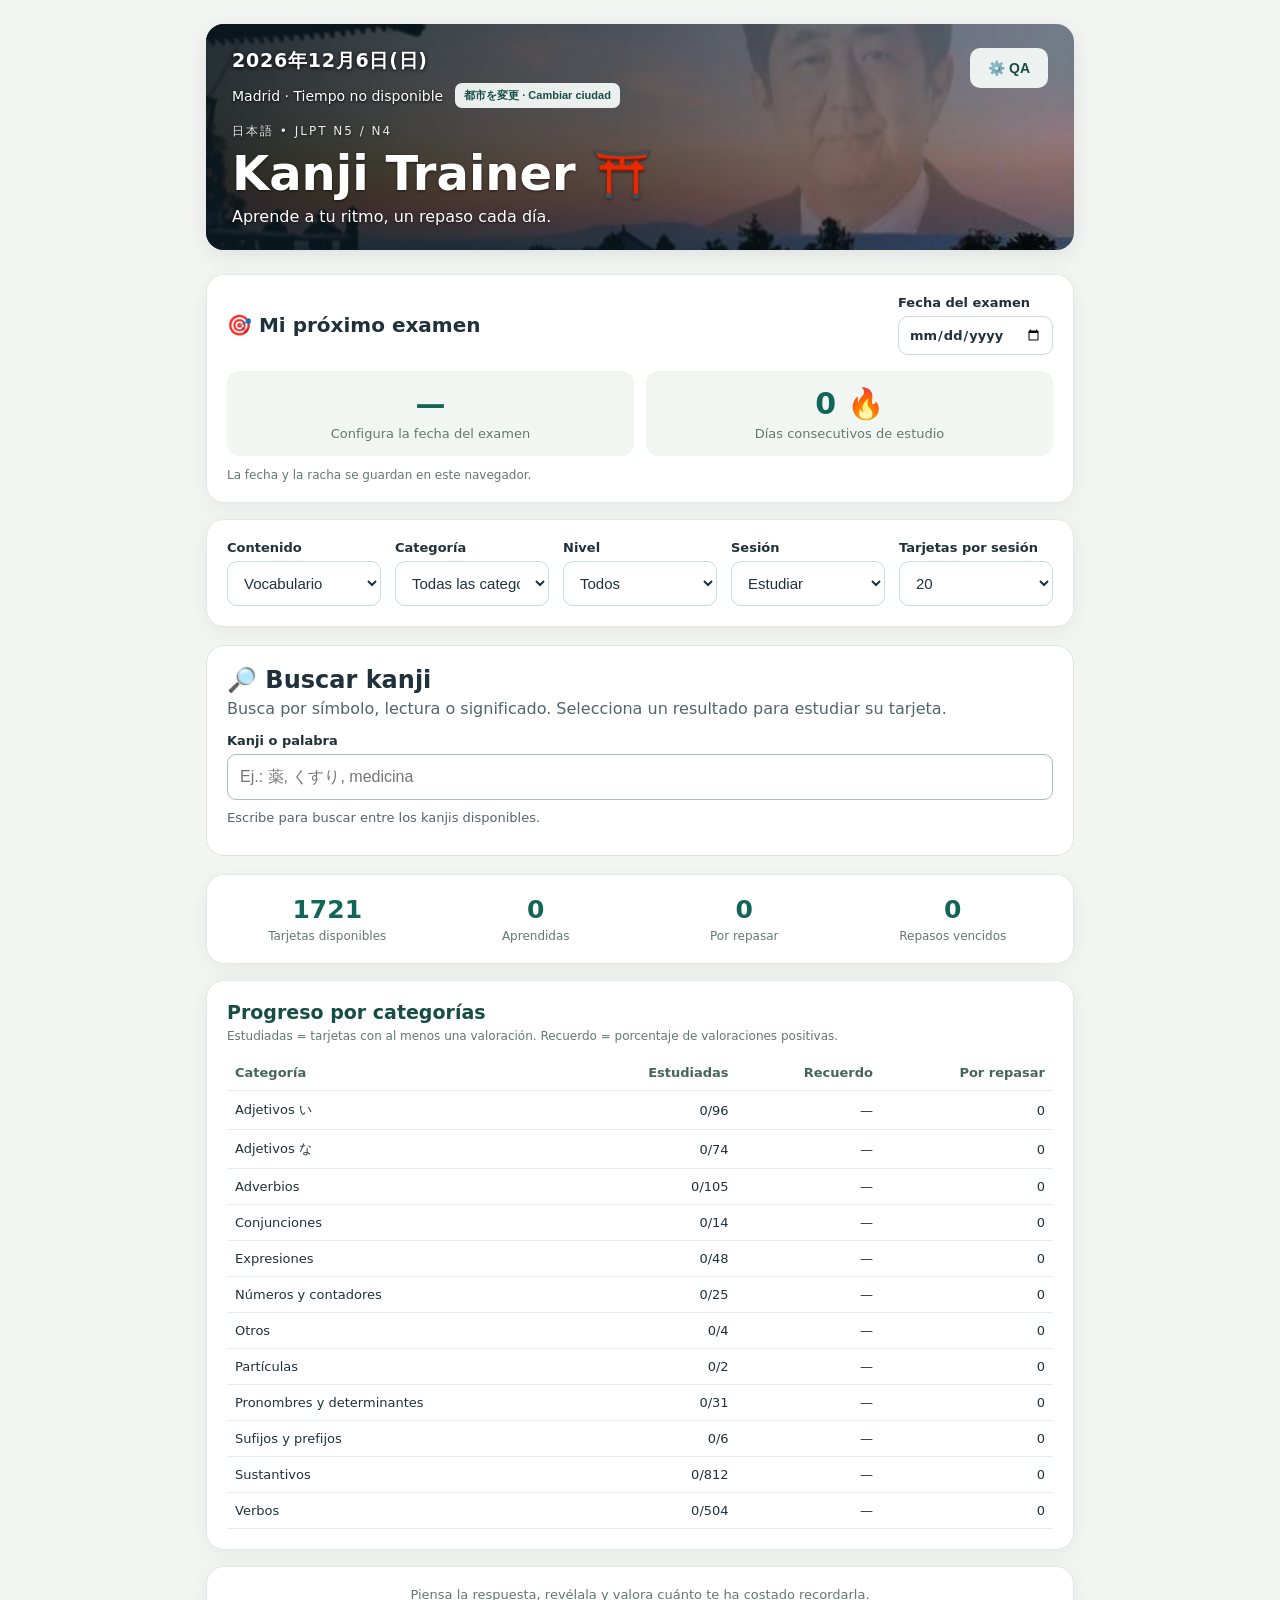
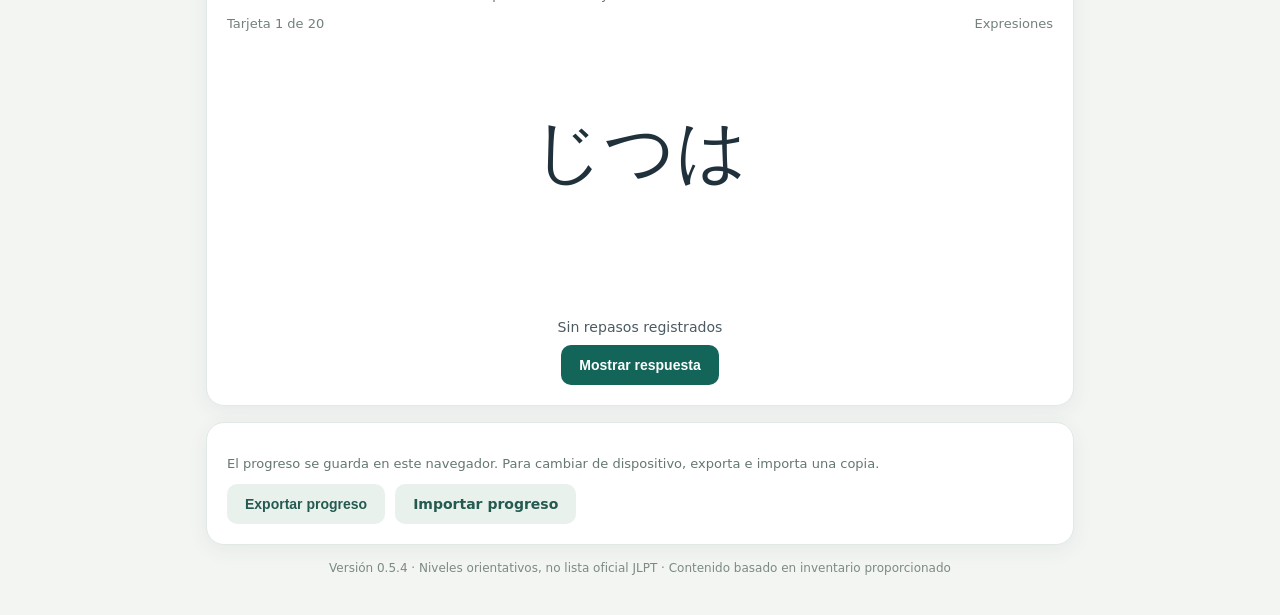
==== commit a3c263a2: "v0.5.4: mejorar presentación móvil y versión de recursos" ====
--- a/index.html
+++ b/index.html
@@ -1 +1 @@
-<!doctype html><html lang="es"><head><meta charset="utf-8"><meta name="viewport" content="width=device-width,initial-scale=1"><title>Kanji Trainer</title><link rel="stylesheet" href="estilos.css"></head><body><main><header class="hero"><div class="hero-copy"><div id="japaneseDate" class="japanese-date" aria-label="Fecha actual en japonés"></div><div class="weather-line"><span id="weatherDisplay" aria-live="polite">Madrid · 天気を確認中…</span><button type="button" id="weatherChange" class="weather-change" aria-expanded="false" aria-controls="weatherPicker">都市を変更 · Cambiar ciudad</button></div><div id="weatherPicker" class="weather-picker" hidden><label for="weatherCity">Buscar ciudad (resultados automáticos)</label><div class="weather-search"><input id="weatherCity" type="search" maxlength="90" placeholder="Madrid, Tokio, Cracovia…" autocomplete="off"></div><div id="weatherMessage" role="status"></div><div id="weatherResults" class="weather-results"></div></div><small>日本語 • JLPT N5 / N4</small><h1>Kanji Trainer <span>⛩️</span></h1><p>Aprende a tu ritmo, un repaso cada día.</p></div><button id="qaToggle" class="subtle">⚙️ QA</button></header><section class="goal" aria-label="Objetivo de estudio"><div class="goal-heading"><h2>🎯 Mi próximo examen</h2><label>Fecha del examen <input id="examDate" type="date" aria-label="Fecha del examen"></label></div><div class="goal-counters"><div><strong id="daysLeft">—</strong><small id="examStatus">Configura tu fecha</small></div><div><strong id="streak">0 🔥</strong><small>Días consecutivos de estudio</small></div></div><p id="goalHelp">La fecha y la racha se guardan en este navegador.</p></section><section class="toolbar"><label>Contenido<select id="tipo"><option value="vocabulario">Vocabulario</option><option value="kanji">Kanji</option><option value="gramatica">Gramática</option></select></label><label>Categoría<select id="subcategoria"><option value="todos">Todas las categorías</option></select></label><label>Nivel<select id="nivel"><option value="todos">Todos</option><option>N5</option><option>N4</option></select></label><label>Sesión<select id="modo"><option value="estudio">Estudiar</option><option value="errores">Repasar errores</option><option value="pendientes">Repaso pendiente</option></select></label><label>Tarjetas por sesión<select id="limite"><option value="10">10</option><option value="20" selected>20</option><option value="30">30</option></select></label></section><section class="kanji-finder" aria-label="Buscador de kanjis"><div class="finder-heading"><h2>🔎 Buscar kanji</h2><p>Busca por símbolo, lectura o significado. Selecciona un resultado para estudiar su tarjeta.</p></div><label for="kanjiSearch">Kanji o palabra</label><input id="kanjiSearch" type="search" placeholder="Ej.: 薬, くすり, medicina" autocomplete="off"><div id="kanjiSearchStatus" class="finder-status" role="status"></div><div id="kanjiSearchResults" class="finder-results"></div><button id="kanjiSearchClear" class="subtle" type="button" hidden>Limpiar búsqueda</button></section><section class="stats"><div><strong id="total">—</strong><small>Tarjetas disponibles</small></div><div><strong id="hechas">0</strong><small>Aprendidas</small></div><div><strong id="fallos">0</strong><small>Por repasar</small></div><div><strong id="pendientes">0</strong><small>Repasos vencidos</small></div></section><section class="category-panel" aria-label="Estadísticas por categoría"><div class="category-heading"><h2>Progreso por categorías</h2><p>Estudiadas = tarjetas con al menos una valoración. Recuerdo = porcentaje de valoraciones positivas.</p></div><div class="category-scroll"><table class="category-table"><thead><tr><th>Categoría</th><th>Estudiadas</th><th>Recuerdo</th><th>Por repasar</th></tr></thead><tbody id="categoryStats"></tbody></table></div></section><section class="study" id="studyArea"><p class="study-instructions">Piensa la respuesta, revélala y valora cuánto te ha costado recordarla.</p><div class="meta"><span id="counter">—</span><span id="categoria">—</span></div><article id="card" aria-live="polite"><div id="front" class="japanese">Cargando…</div><div id="back" class="answer" hidden></div><div id="kanjiExamples" class="kanji-examples" hidden></div></article><div id="feedback" role="status"></div><div id="choices" class="choices"></div><p id="cardAccuracy" class="card-accuracy" aria-live="polite"></p><div class="actions"><button id="reveal">Mostrar respuesta</button><button id="again" class="bad" hidden>Otra vez</button><button id="hard" class="subtle" hidden>Difícil</button><button id="good" class="good" hidden>Bien</button><button id="easy" class="good" hidden>Fácil</button><button id="next" class="subtle" hidden>Siguiente →</button></div></section><section id="sessionEnd" class="bottom" hidden><h2>🎉 Sesión terminada</h2><p id="sessionSummary"></p><div class="session-results"><div><strong id="sessionPercent">0%</strong><small>Aciertos</small></div><div><strong id="sessionCorrectCount">0</strong><small>Correctas</small></div><div><strong id="sessionWrongCount">0</strong><small>Para repasar</small></div></div><div class="session-track"><div id="sessionProgress"></div></div><button id="newSession">Nueva sesión</button></section><section class="bottom"><p>El progreso se guarda en este navegador. Para cambiar de dispositivo, exporta e importa una copia.</p><div class="actions"><button id="export" class="subtle">Exportar progreso</button><label class="upload">Importar progreso<input type="file" id="import" accept="application/json" hidden></label></div></section><section id="qa" hidden><h2>🧪 Panel QA</h2><p>Diagnóstico local para probar la aplicación.</p><pre id="diag"></pre><button id="reset" class="bad">Borrar progreso local</button></section><footer>Versión 0.5.1 (prueba) · Niveles orientativos, no lista oficial JLPT · Contenido basado en inventario proporcionado</footer></main><script src="datos.js"></script><script src="legacy_meanings.js"></script><script src="kanji_ejemplos.js"></script><script src="app.js?v=0.5.1"></script><script src="tiempo.js?v=0.4"></script></body></html>
+<!doctype html><html lang="es"><head><meta charset="utf-8"><meta name="viewport" content="width=device-width,initial-scale=1"><title>Kanji Trainer</title><link rel="stylesheet" href="estilos.css?v=0.5.4"></head><body><main><header class="hero"><div class="hero-copy"><div id="japaneseDate" class="japanese-date" aria-label="Fecha actual en japonés"></div><div class="weather-line"><span id="weatherDisplay" aria-live="polite">Madrid · 天気を確認中…</span><button type="button" id="weatherChange" class="weather-change" aria-expanded="false" aria-controls="weatherPicker">都市を変更 · Cambiar ciudad</button></div><div id="weatherPicker" class="weather-picker" hidden><label for="weatherCity">Buscar ciudad (resultados automáticos)</label><div class="weather-search"><input id="weatherCity" type="search" maxlength="90" placeholder="Madrid, Tokio, Cracovia…" autocomplete="off"></div><div id="weatherMessage" role="status"></div><div id="weatherResults" class="weather-results"></div></div><small>日本語 • JLPT N5 / N4</small><h1>Kanji Trainer <span>⛩️</span></h1><p>Aprende a tu ritmo, un repaso cada día.</p></div><button id="qaToggle" class="subtle">⚙️ QA</button></header><section class="goal" aria-label="Objetivo de estudio"><div class="goal-heading"><h2>🎯 Mi próximo examen</h2><label>Fecha del examen <input id="examDate" type="date" aria-label="Fecha del examen"></label></div><div class="goal-counters"><div><strong id="daysLeft">—</strong><small id="examStatus">Configura tu fecha</small></div><div><strong id="streak">0 🔥</strong><small>Días consecutivos de estudio</small></div></div><p id="goalHelp">La fecha y la racha se guardan en este navegador.</p></section><section class="toolbar"><label>Contenido<select id="tipo"><option value="vocabulario">Vocabulario</option><option value="kanji">Kanji</option><option value="gramatica">Gramática</option></select></label><label>Categoría<select id="subcategoria"><option value="todos">Todas las categorías</option></select></label><label>Nivel<select id="nivel"><option value="todos">Todos</option><option>N5</option><option>N4</option></select></label><label>Sesión<select id="modo"><option value="estudio">Estudiar</option><option value="errores">Repasar errores</option><option value="pendientes">Repaso pendiente</option></select></label><label>Tarjetas por sesión<select id="limite"><option value="10">10</option><option value="20" selected>20</option><option value="30">30</option></select></label></section><section class="kanji-finder" aria-label="Buscador de kanjis"><div class="finder-heading"><h2>🔎 Buscar kanji</h2><p>Busca por símbolo, lectura o significado. Selecciona un resultado para estudiar su tarjeta.</p></div><label for="kanjiSearch">Kanji o palabra</label><input id="kanjiSearch" type="search" placeholder="Ej.: 薬, くすり, medicina" autocomplete="off"><div id="kanjiSearchStatus" class="finder-status" role="status"></div><div id="kanjiSearchResults" class="finder-results"></div><button id="kanjiSearchClear" class="subtle" type="button" hidden>Limpiar búsqueda</button></section><section class="stats"><div><strong id="total">—</strong><small>Tarjetas disponibles</small></div><div><strong id="hechas">0</strong><small>Aprendidas</small></div><div><strong id="fallos">0</strong><small>Por repasar</small></div><div><strong id="pendientes">0</strong><small>Repasos vencidos</small></div></section><section class="category-panel" aria-label="Estadísticas por categoría"><div class="category-heading"><h2>Progreso por categorías</h2><p>Estudiadas = tarjetas con al menos una valoración. Recuerdo = porcentaje de valoraciones positivas.</p></div><div class="category-scroll"><table class="category-table"><thead><tr><th>Categoría</th><th>Estudiadas</th><th>Recuerdo</th><th>Por repasar</th></tr></thead><tbody id="categoryStats"></tbody></table></div></section><section class="study" id="studyArea"><p class="study-instructions">Piensa la respuesta, revélala y valora cuánto te ha costado recordarla.</p><div class="meta"><span id="counter">—</span><span id="categoria">—</span></div><article id="card" aria-live="polite"><div id="front" class="japanese">Cargando…</div><div id="back" class="answer" hidden></div><div id="kanjiExamples" class="kanji-examples" hidden></div></article><div id="feedback" role="status"></div><div id="choices" class="choices"></div><p id="cardAccuracy" class="card-accuracy" aria-live="polite"></p><div class="actions"><button id="reveal">Mostrar respuesta</button><button id="again" class="bad" hidden>Otra vez</button><button id="hard" class="subtle" hidden>Difícil</button><button id="good" class="good" hidden>Bien</button><button id="easy" class="good" hidden>Fácil</button><button id="next" class="subtle" hidden>Siguiente →</button></div></section><section id="sessionEnd" class="bottom" hidden><h2>🎉 Sesión terminada</h2><p id="sessionSummary"></p><div class="session-results"><div><strong id="sessionPercent">0%</strong><small>Aciertos</small></div><div><strong id="sessionCorrectCount">0</strong><small>Correctas</small></div><div><strong id="sessionWrongCount">0</strong><small>Para repasar</small></div></div><div class="session-track"><div id="sessionProgress"></div></div><button id="newSession">Nueva sesión</button></section><section class="bottom"><p>El progreso se guarda en este navegador. Para cambiar de dispositivo, exporta e importa una copia.</p><div class="actions"><button id="export" class="subtle">Exportar progreso</button><label class="upload">Importar progreso<input type="file" id="import" accept="application/json" hidden></label></div></section><section id="qa" hidden><h2>🧪 Panel QA</h2><p>Diagnóstico local para probar la aplicación.</p><pre id="diag"></pre><button id="reset" class="bad">Borrar progreso local</button></section><footer>Versión 0.5.4 · Niveles orientativos, no lista oficial JLPT · Contenido basado en inventario proporcionado</footer></main><script src="datos.js"></script><script src="legacy_meanings.js"></script><script src="kanji_ejemplos.js?v=0.5.4"></script><script src="app.js?v=0.5.4"></script><script src="tiempo.js?v=0.4"></script></body></html>
--- a/estilos.css
+++ b/estilos.css
@@ -65,3 +65,7 @@
 .kanji-finder{background:#fff;border:1px solid #dce5e2;border-radius:18px;padding:20px;margin:18px 0}.finder-heading h2{margin:0 0 5px}.finder-heading p{margin:0 0 15px;color:#53646b}.kanji-finder label{display:block;margin-bottom:6px;font-weight:600}.kanji-finder input{width:100%;box-sizing:border-box;padding:12px;border:1px solid #a9bcb8;border-radius:9px;font-size:16px}.finder-status{font-size:13px;color:#53646b;margin:10px 0}.finder-results{display:grid;grid-template-columns:repeat(auto-fit,minmax(min(100%,260px),1fr));gap:8px;max-height:340px;overflow:auto}.finder-result{display:flex;align-items:center;gap:12px;text-align:left;background:#f5faf8;color:#183b35;border:1px solid #dce9e5;border-radius:10px;padding:10px;cursor:pointer}.finder-result:hover,.finder-result:focus-visible{outline:2px solid #268569}.finder-result strong{font-size:28px;min-width:44px}.finder-result span{font-size:13px;line-height:1.5}.kanji-finder #kanjiSearchClear{margin-top:10px}
 
 .kanji-example ruby{ruby-position:over;ruby-align:center}.kanji-example rt{font-size:.65em;color:#476b67}.kanji-example p[lang="ja"]{line-height:2.5;overflow-wrap:anywhere}
+
+/* v0.5.4: ajustes de lectura y búsqueda en pantallas pequeñas */
+.kanji-finder{min-width:0}.kanji-finder input#kanjiSearch{display:block;width:100%;max-width:none;min-width:0;box-sizing:border-box;min-height:46px}.finder-results{grid-template-columns:repeat(auto-fit,minmax(min(100%,260px),1fr))}.finder-result{min-width:0;width:100%;overflow-wrap:anywhere;white-space:normal}.finder-result span{min-width:0;overflow-wrap:anywhere}.kanji-example{min-width:0}.kanji-example strong{display:block;line-height:1.5}.kanji-example p[lang="ja"]{line-height:2.4;word-break:normal;overflow-wrap:break-word}.kanji-example rt{font-size:.65em}
+@media(max-width:560px){.kanji-finder{padding:16px;margin:16px 0}.finder-results{grid-template-columns:minmax(0,1fr);max-height:320px}.finder-result{padding:12px;gap:10px}.finder-result strong{flex:0 0 38px;min-width:38px;font-size:26px}.finder-result span{font-size:13px;line-height:1.45}.kanji-examples{width:100%;min-width:0}.kanji-example{padding:12px}.kanji-example p[lang="ja"]{font-size:1.05rem;line-height:2.5}.kanji-example .example-translation{font-size:.94rem;line-height:1.5}}
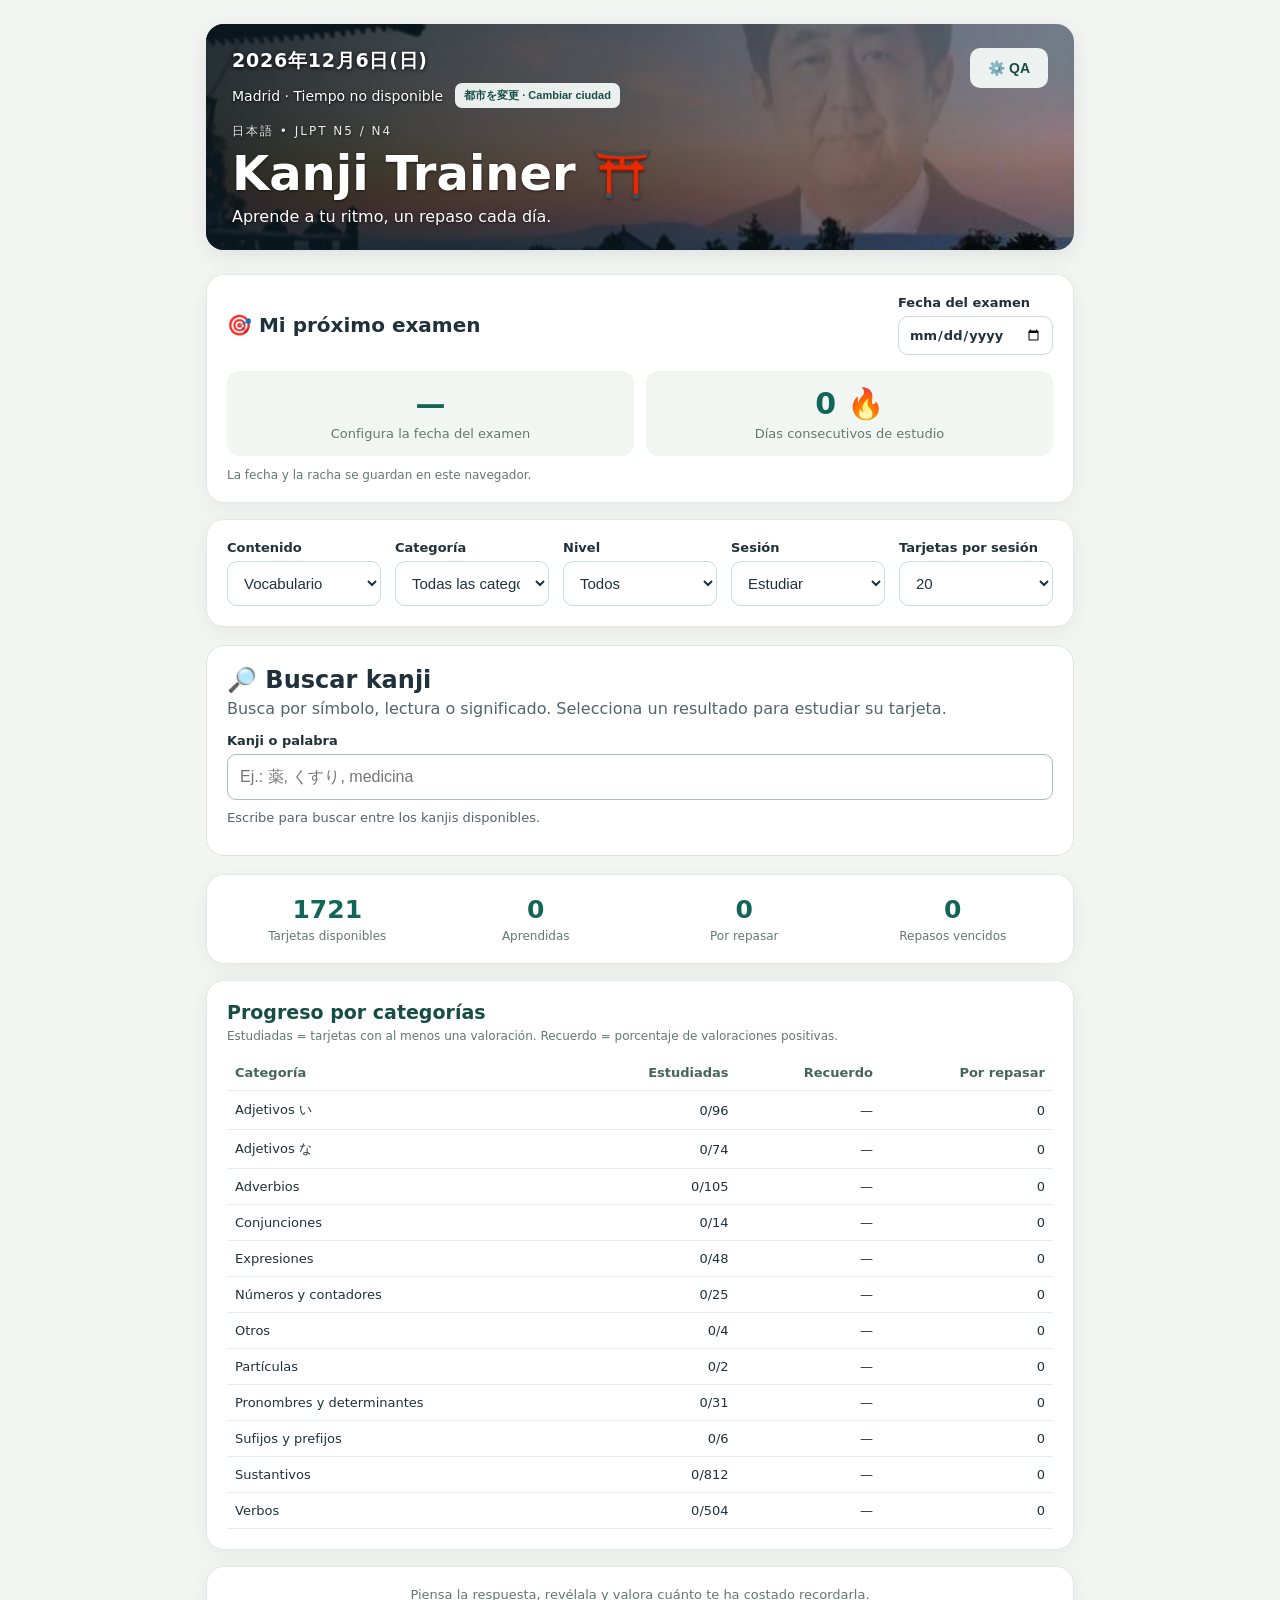
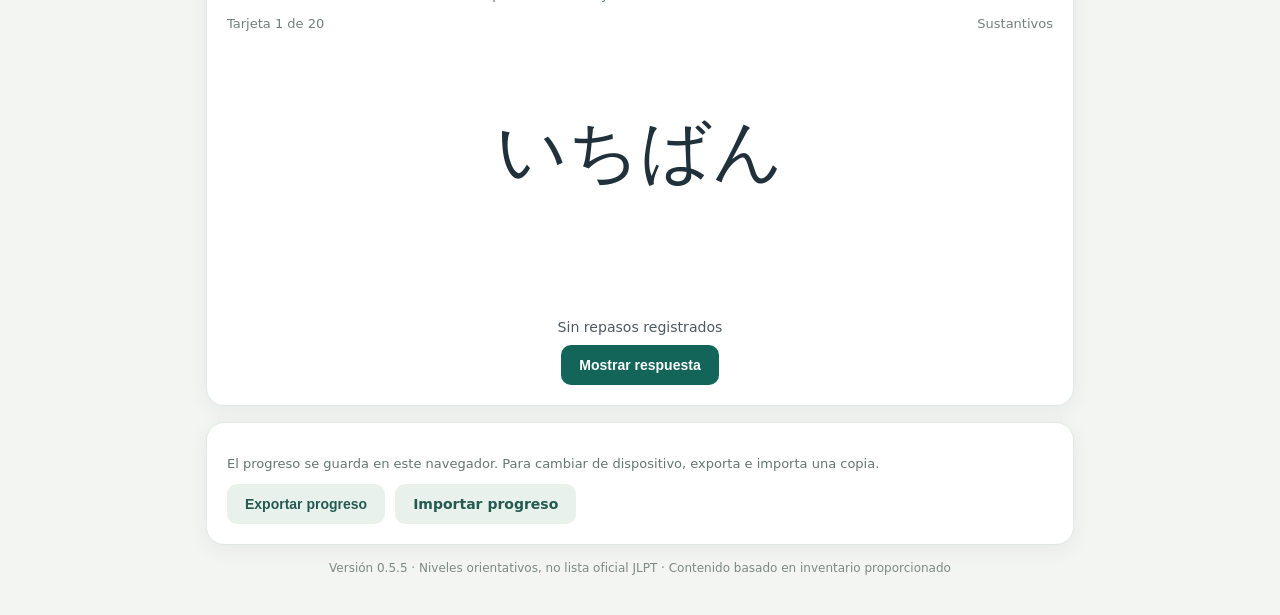
==== commit 1750e8dd: "v0.5.5: eliminar nota heredada y renovar caché" ====
--- a/index.html
+++ b/index.html
@@ -1 +1 @@
-<!doctype html><html lang="es"><head><meta charset="utf-8"><meta name="viewport" content="width=device-width,initial-scale=1"><title>Kanji Trainer</title><link rel="stylesheet" href="estilos.css?v=0.5.4"></head><body><main><header class="hero"><div class="hero-copy"><div id="japaneseDate" class="japanese-date" aria-label="Fecha actual en japonés"></div><div class="weather-line"><span id="weatherDisplay" aria-live="polite">Madrid · 天気を確認中…</span><button type="button" id="weatherChange" class="weather-change" aria-expanded="false" aria-controls="weatherPicker">都市を変更 · Cambiar ciudad</button></div><div id="weatherPicker" class="weather-picker" hidden><label for="weatherCity">Buscar ciudad (resultados automáticos)</label><div class="weather-search"><input id="weatherCity" type="search" maxlength="90" placeholder="Madrid, Tokio, Cracovia…" autocomplete="off"></div><div id="weatherMessage" role="status"></div><div id="weatherResults" class="weather-results"></div></div><small>日本語 • JLPT N5 / N4</small><h1>Kanji Trainer <span>⛩️</span></h1><p>Aprende a tu ritmo, un repaso cada día.</p></div><button id="qaToggle" class="subtle">⚙️ QA</button></header><section class="goal" aria-label="Objetivo de estudio"><div class="goal-heading"><h2>🎯 Mi próximo examen</h2><label>Fecha del examen <input id="examDate" type="date" aria-label="Fecha del examen"></label></div><div class="goal-counters"><div><strong id="daysLeft">—</strong><small id="examStatus">Configura tu fecha</small></div><div><strong id="streak">0 🔥</strong><small>Días consecutivos de estudio</small></div></div><p id="goalHelp">La fecha y la racha se guardan en este navegador.</p></section><section class="toolbar"><label>Contenido<select id="tipo"><option value="vocabulario">Vocabulario</option><option value="kanji">Kanji</option><option value="gramatica">Gramática</option></select></label><label>Categoría<select id="subcategoria"><option value="todos">Todas las categorías</option></select></label><label>Nivel<select id="nivel"><option value="todos">Todos</option><option>N5</option><option>N4</option></select></label><label>Sesión<select id="modo"><option value="estudio">Estudiar</option><option value="errores">Repasar errores</option><option value="pendientes">Repaso pendiente</option></select></label><label>Tarjetas por sesión<select id="limite"><option value="10">10</option><option value="20" selected>20</option><option value="30">30</option></select></label></section><section class="kanji-finder" aria-label="Buscador de kanjis"><div class="finder-heading"><h2>🔎 Buscar kanji</h2><p>Busca por símbolo, lectura o significado. Selecciona un resultado para estudiar su tarjeta.</p></div><label for="kanjiSearch">Kanji o palabra</label><input id="kanjiSearch" type="search" placeholder="Ej.: 薬, くすり, medicina" autocomplete="off"><div id="kanjiSearchStatus" class="finder-status" role="status"></div><div id="kanjiSearchResults" class="finder-results"></div><button id="kanjiSearchClear" class="subtle" type="button" hidden>Limpiar búsqueda</button></section><section class="stats"><div><strong id="total">—</strong><small>Tarjetas disponibles</small></div><div><strong id="hechas">0</strong><small>Aprendidas</small></div><div><strong id="fallos">0</strong><small>Por repasar</small></div><div><strong id="pendientes">0</strong><small>Repasos vencidos</small></div></section><section class="category-panel" aria-label="Estadísticas por categoría"><div class="category-heading"><h2>Progreso por categorías</h2><p>Estudiadas = tarjetas con al menos una valoración. Recuerdo = porcentaje de valoraciones positivas.</p></div><div class="category-scroll"><table class="category-table"><thead><tr><th>Categoría</th><th>Estudiadas</th><th>Recuerdo</th><th>Por repasar</th></tr></thead><tbody id="categoryStats"></tbody></table></div></section><section class="study" id="studyArea"><p class="study-instructions">Piensa la respuesta, revélala y valora cuánto te ha costado recordarla.</p><div class="meta"><span id="counter">—</span><span id="categoria">—</span></div><article id="card" aria-live="polite"><div id="front" class="japanese">Cargando…</div><div id="back" class="answer" hidden></div><div id="kanjiExamples" class="kanji-examples" hidden></div></article><div id="feedback" role="status"></div><div id="choices" class="choices"></div><p id="cardAccuracy" class="card-accuracy" aria-live="polite"></p><div class="actions"><button id="reveal">Mostrar respuesta</button><button id="again" class="bad" hidden>Otra vez</button><button id="hard" class="subtle" hidden>Difícil</button><button id="good" class="good" hidden>Bien</button><button id="easy" class="good" hidden>Fácil</button><button id="next" class="subtle" hidden>Siguiente →</button></div></section><section id="sessionEnd" class="bottom" hidden><h2>🎉 Sesión terminada</h2><p id="sessionSummary"></p><div class="session-results"><div><strong id="sessionPercent">0%</strong><small>Aciertos</small></div><div><strong id="sessionCorrectCount">0</strong><small>Correctas</small></div><div><strong id="sessionWrongCount">0</strong><small>Para repasar</small></div></div><div class="session-track"><div id="sessionProgress"></div></div><button id="newSession">Nueva sesión</button></section><section class="bottom"><p>El progreso se guarda en este navegador. Para cambiar de dispositivo, exporta e importa una copia.</p><div class="actions"><button id="export" class="subtle">Exportar progreso</button><label class="upload">Importar progreso<input type="file" id="import" accept="application/json" hidden></label></div></section><section id="qa" hidden><h2>🧪 Panel QA</h2><p>Diagnóstico local para probar la aplicación.</p><pre id="diag"></pre><button id="reset" class="bad">Borrar progreso local</button></section><footer>Versión 0.5.4 · Niveles orientativos, no lista oficial JLPT · Contenido basado en inventario proporcionado</footer></main><script src="datos.js"></script><script src="legacy_meanings.js"></script><script src="kanji_ejemplos.js?v=0.5.4"></script><script src="app.js?v=0.5.4"></script><script src="tiempo.js?v=0.4"></script></body></html>
+<!doctype html><html lang="es"><head><meta charset="utf-8"><meta name="viewport" content="width=device-width,initial-scale=1"><title>Kanji Trainer</title><link rel="stylesheet" href="estilos.css?v=0.5.5"></head><body><main><header class="hero"><div class="hero-copy"><div id="japaneseDate" class="japanese-date" aria-label="Fecha actual en japonés"></div><div class="weather-line"><span id="weatherDisplay" aria-live="polite">Madrid · 天気を確認中…</span><button type="button" id="weatherChange" class="weather-change" aria-expanded="false" aria-controls="weatherPicker">都市を変更 · Cambiar ciudad</button></div><div id="weatherPicker" class="weather-picker" hidden><label for="weatherCity">Buscar ciudad (resultados automáticos)</label><div class="weather-search"><input id="weatherCity" type="search" maxlength="90" placeholder="Madrid, Tokio, Cracovia…" autocomplete="off"></div><div id="weatherMessage" role="status"></div><div id="weatherResults" class="weather-results"></div></div><small>日本語 • JLPT N5 / N4</small><h1>Kanji Trainer <span>⛩️</span></h1><p>Aprende a tu ritmo, un repaso cada día.</p></div><button id="qaToggle" class="subtle">⚙️ QA</button></header><section class="goal" aria-label="Objetivo de estudio"><div class="goal-heading"><h2>🎯 Mi próximo examen</h2><label>Fecha del examen <input id="examDate" type="date" aria-label="Fecha del examen"></label></div><div class="goal-counters"><div><strong id="daysLeft">—</strong><small id="examStatus">Configura tu fecha</small></div><div><strong id="streak">0 🔥</strong><small>Días consecutivos de estudio</small></div></div><p id="goalHelp">La fecha y la racha se guardan en este navegador.</p></section><section class="toolbar"><label>Contenido<select id="tipo"><option value="vocabulario">Vocabulario</option><option value="kanji">Kanji</option><option value="gramatica">Gramática</option></select></label><label>Categoría<select id="subcategoria"><option value="todos">Todas las categorías</option></select></label><label>Nivel<select id="nivel"><option value="todos">Todos</option><option>N5</option><option>N4</option></select></label><label>Sesión<select id="modo"><option value="estudio">Estudiar</option><option value="errores">Repasar errores</option><option value="pendientes">Repaso pendiente</option></select></label><label>Tarjetas por sesión<select id="limite"><option value="10">10</option><option value="20" selected>20</option><option value="30">30</option></select></label></section><section class="kanji-finder" aria-label="Buscador de kanjis"><div class="finder-heading"><h2>🔎 Buscar kanji</h2><p>Busca por símbolo, lectura o significado. Selecciona un resultado para estudiar su tarjeta.</p></div><label for="kanjiSearch">Kanji o palabra</label><input id="kanjiSearch" type="search" placeholder="Ej.: 薬, くすり, medicina" autocomplete="off"><div id="kanjiSearchStatus" class="finder-status" role="status"></div><div id="kanjiSearchResults" class="finder-results"></div><button id="kanjiSearchClear" class="subtle" type="button" hidden>Limpiar búsqueda</button></section><section class="stats"><div><strong id="total">—</strong><small>Tarjetas disponibles</small></div><div><strong id="hechas">0</strong><small>Aprendidas</small></div><div><strong id="fallos">0</strong><small>Por repasar</small></div><div><strong id="pendientes">0</strong><small>Repasos vencidos</small></div></section><section class="category-panel" aria-label="Estadísticas por categoría"><div class="category-heading"><h2>Progreso por categorías</h2><p>Estudiadas = tarjetas con al menos una valoración. Recuerdo = porcentaje de valoraciones positivas.</p></div><div class="category-scroll"><table class="category-table"><thead><tr><th>Categoría</th><th>Estudiadas</th><th>Recuerdo</th><th>Por repasar</th></tr></thead><tbody id="categoryStats"></tbody></table></div></section><section class="study" id="studyArea"><p class="study-instructions">Piensa la respuesta, revélala y valora cuánto te ha costado recordarla.</p><div class="meta"><span id="counter">—</span><span id="categoria">—</span></div><article id="card" aria-live="polite"><div id="front" class="japanese">Cargando…</div><div id="back" class="answer" hidden></div><div id="kanjiExamples" class="kanji-examples" hidden></div></article><div id="feedback" role="status"></div><div id="choices" class="choices"></div><p id="cardAccuracy" class="card-accuracy" aria-live="polite"></p><div class="actions"><button id="reveal">Mostrar respuesta</button><button id="again" class="bad" hidden>Otra vez</button><button id="hard" class="subtle" hidden>Difícil</button><button id="good" class="good" hidden>Bien</button><button id="easy" class="good" hidden>Fácil</button><button id="next" class="subtle" hidden>Siguiente →</button></div></section><section id="sessionEnd" class="bottom" hidden><h2>🎉 Sesión terminada</h2><p id="sessionSummary"></p><div class="session-results"><div><strong id="sessionPercent">0%</strong><small>Aciertos</small></div><div><strong id="sessionCorrectCount">0</strong><small>Correctas</small></div><div><strong id="sessionWrongCount">0</strong><small>Para repasar</small></div></div><div class="session-track"><div id="sessionProgress"></div></div><button id="newSession">Nueva sesión</button></section><section class="bottom"><p>El progreso se guarda en este navegador. Para cambiar de dispositivo, exporta e importa una copia.</p><div class="actions"><button id="export" class="subtle">Exportar progreso</button><label class="upload">Importar progreso<input type="file" id="import" accept="application/json" hidden></label></div></section><section id="qa" hidden><h2>🧪 Panel QA</h2><p>Diagnóstico local para probar la aplicación.</p><pre id="diag"></pre><button id="reset" class="bad">Borrar progreso local</button></section><footer>Versión 0.5.5 · Niveles orientativos, no lista oficial JLPT · Contenido basado en inventario proporcionado</footer></main><script src="datos.js?v=0.5.5"></script><script src="legacy_meanings.js?v=0.5.5"></script><script src="kanji_ejemplos.js?v=0.5.5"></script><script src="app.js?v=0.5.5"></script><script src="tiempo.js?v=0.4"></script></body></html>
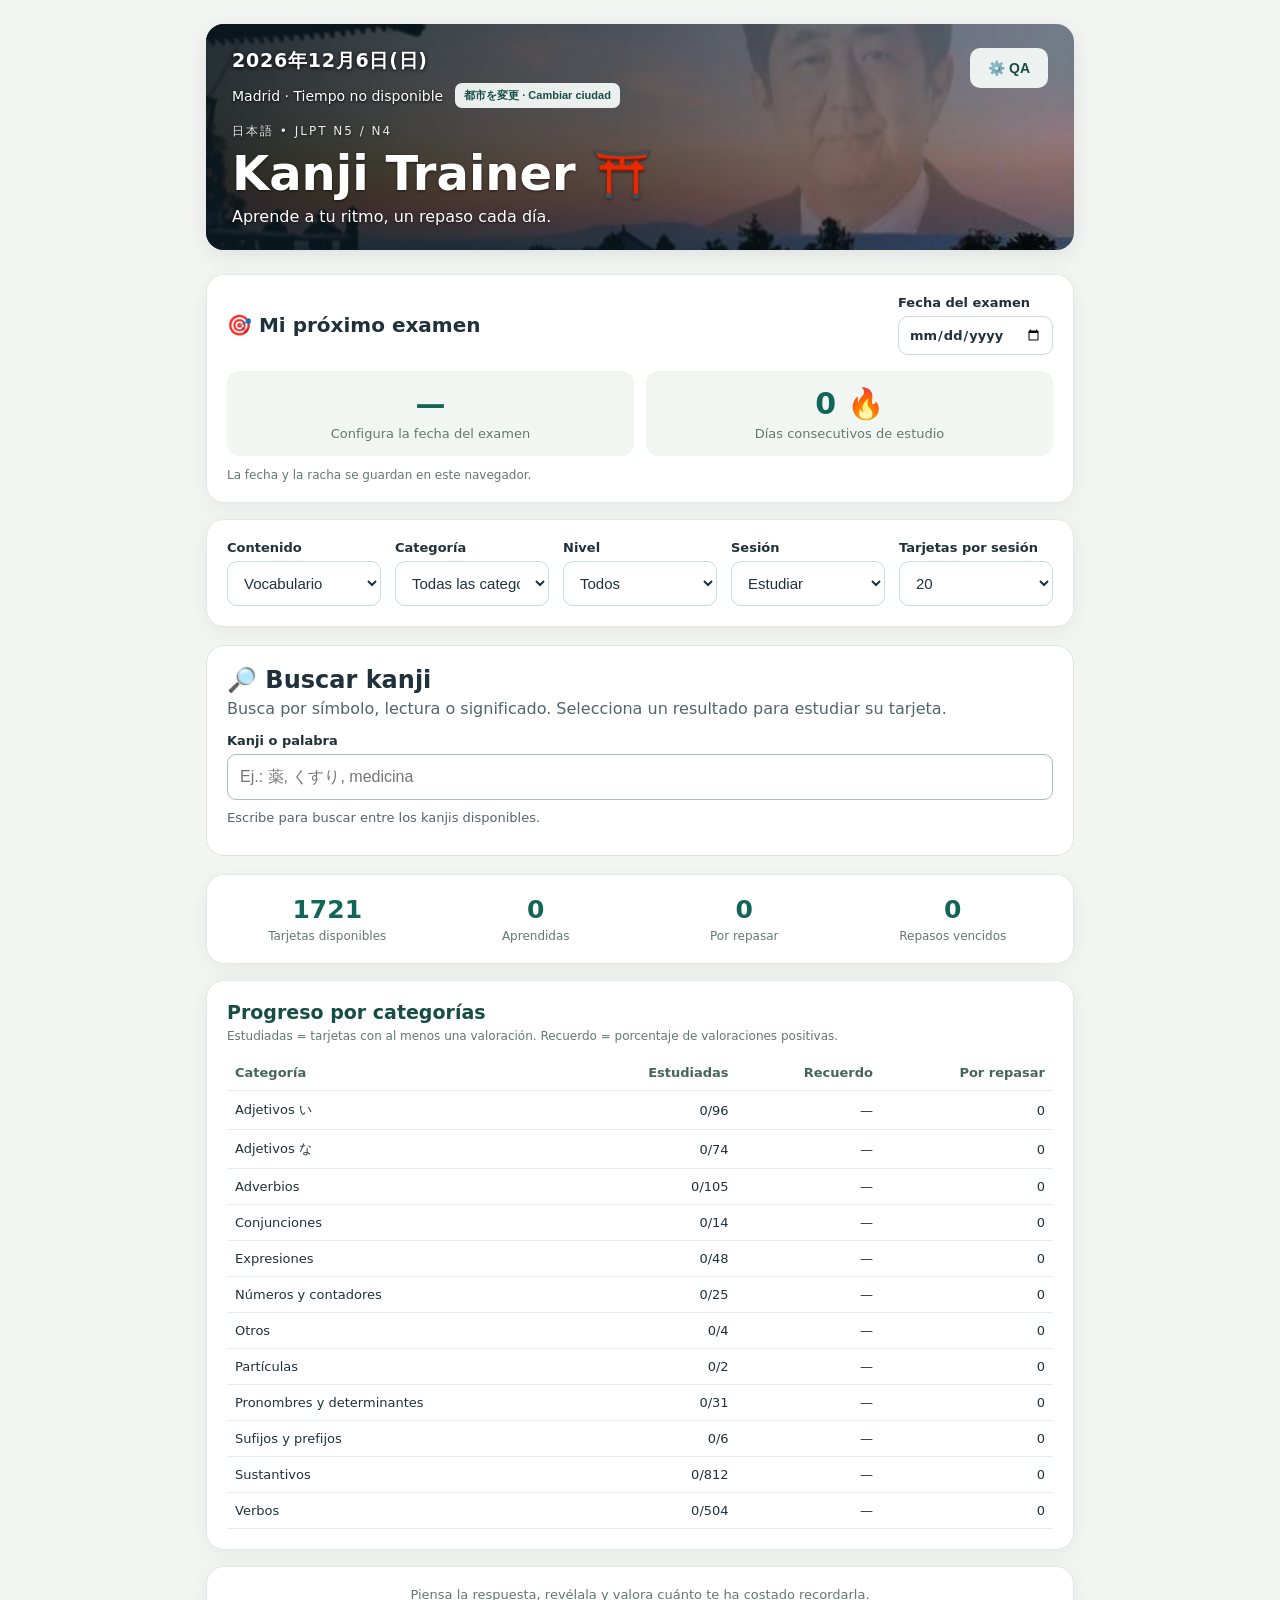
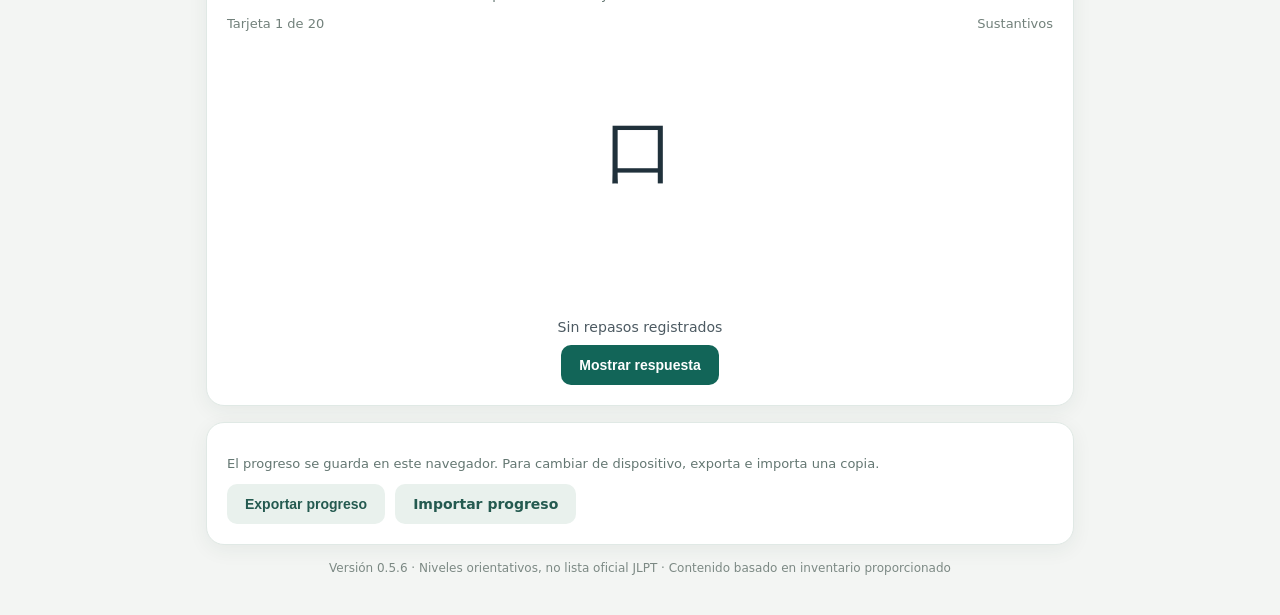
==== commit f9c1e3a4: "Actualizar versión y recursos oficiales a v0.5.6" ====
--- a/index.html
+++ b/index.html
@@ -1 +1 @@
-<!doctype html><html lang="es"><head><meta charset="utf-8"><meta name="viewport" content="width=device-width,initial-scale=1"><title>Kanji Trainer</title><link rel="stylesheet" href="estilos.css?v=0.5.5"></head><body><main><header class="hero"><div class="hero-copy"><div id="japaneseDate" class="japanese-date" aria-label="Fecha actual en japonés"></div><div class="weather-line"><span id="weatherDisplay" aria-live="polite">Madrid · 天気を確認中…</span><button type="button" id="weatherChange" class="weather-change" aria-expanded="false" aria-controls="weatherPicker">都市を変更 · Cambiar ciudad</button></div><div id="weatherPicker" class="weather-picker" hidden><label for="weatherCity">Buscar ciudad (resultados automáticos)</label><div class="weather-search"><input id="weatherCity" type="search" maxlength="90" placeholder="Madrid, Tokio, Cracovia…" autocomplete="off"></div><div id="weatherMessage" role="status"></div><div id="weatherResults" class="weather-results"></div></div><small>日本語 • JLPT N5 / N4</small><h1>Kanji Trainer <span>⛩️</span></h1><p>Aprende a tu ritmo, un repaso cada día.</p></div><button id="qaToggle" class="subtle">⚙️ QA</button></header><section class="goal" aria-label="Objetivo de estudio"><div class="goal-heading"><h2>🎯 Mi próximo examen</h2><label>Fecha del examen <input id="examDate" type="date" aria-label="Fecha del examen"></label></div><div class="goal-counters"><div><strong id="daysLeft">—</strong><small id="examStatus">Configura tu fecha</small></div><div><strong id="streak">0 🔥</strong><small>Días consecutivos de estudio</small></div></div><p id="goalHelp">La fecha y la racha se guardan en este navegador.</p></section><section class="toolbar"><label>Contenido<select id="tipo"><option value="vocabulario">Vocabulario</option><option value="kanji">Kanji</option><option value="gramatica">Gramática</option></select></label><label>Categoría<select id="subcategoria"><option value="todos">Todas las categorías</option></select></label><label>Nivel<select id="nivel"><option value="todos">Todos</option><option>N5</option><option>N4</option></select></label><label>Sesión<select id="modo"><option value="estudio">Estudiar</option><option value="errores">Repasar errores</option><option value="pendientes">Repaso pendiente</option></select></label><label>Tarjetas por sesión<select id="limite"><option value="10">10</option><option value="20" selected>20</option><option value="30">30</option></select></label></section><section class="kanji-finder" aria-label="Buscador de kanjis"><div class="finder-heading"><h2>🔎 Buscar kanji</h2><p>Busca por símbolo, lectura o significado. Selecciona un resultado para estudiar su tarjeta.</p></div><label for="kanjiSearch">Kanji o palabra</label><input id="kanjiSearch" type="search" placeholder="Ej.: 薬, くすり, medicina" autocomplete="off"><div id="kanjiSearchStatus" class="finder-status" role="status"></div><div id="kanjiSearchResults" class="finder-results"></div><button id="kanjiSearchClear" class="subtle" type="button" hidden>Limpiar búsqueda</button></section><section class="stats"><div><strong id="total">—</strong><small>Tarjetas disponibles</small></div><div><strong id="hechas">0</strong><small>Aprendidas</small></div><div><strong id="fallos">0</strong><small>Por repasar</small></div><div><strong id="pendientes">0</strong><small>Repasos vencidos</small></div></section><section class="category-panel" aria-label="Estadísticas por categoría"><div class="category-heading"><h2>Progreso por categorías</h2><p>Estudiadas = tarjetas con al menos una valoración. Recuerdo = porcentaje de valoraciones positivas.</p></div><div class="category-scroll"><table class="category-table"><thead><tr><th>Categoría</th><th>Estudiadas</th><th>Recuerdo</th><th>Por repasar</th></tr></thead><tbody id="categoryStats"></tbody></table></div></section><section class="study" id="studyArea"><p class="study-instructions">Piensa la respuesta, revélala y valora cuánto te ha costado recordarla.</p><div class="meta"><span id="counter">—</span><span id="categoria">—</span></div><article id="card" aria-live="polite"><div id="front" class="japanese">Cargando…</div><div id="back" class="answer" hidden></div><div id="kanjiExamples" class="kanji-examples" hidden></div></article><div id="feedback" role="status"></div><div id="choices" class="choices"></div><p id="cardAccuracy" class="card-accuracy" aria-live="polite"></p><div class="actions"><button id="reveal">Mostrar respuesta</button><button id="again" class="bad" hidden>Otra vez</button><button id="hard" class="subtle" hidden>Difícil</button><button id="good" class="good" hidden>Bien</button><button id="easy" class="good" hidden>Fácil</button><button id="next" class="subtle" hidden>Siguiente →</button></div></section><section id="sessionEnd" class="bottom" hidden><h2>🎉 Sesión terminada</h2><p id="sessionSummary"></p><div class="session-results"><div><strong id="sessionPercent">0%</strong><small>Aciertos</small></div><div><strong id="sessionCorrectCount">0</strong><small>Correctas</small></div><div><strong id="sessionWrongCount">0</strong><small>Para repasar</small></div></div><div class="session-track"><div id="sessionProgress"></div></div><button id="newSession">Nueva sesión</button></section><section class="bottom"><p>El progreso se guarda en este navegador. Para cambiar de dispositivo, exporta e importa una copia.</p><div class="actions"><button id="export" class="subtle">Exportar progreso</button><label class="upload">Importar progreso<input type="file" id="import" accept="application/json" hidden></label></div></section><section id="qa" hidden><h2>🧪 Panel QA</h2><p>Diagnóstico local para probar la aplicación.</p><pre id="diag"></pre><button id="reset" class="bad">Borrar progreso local</button></section><footer>Versión 0.5.5 · Niveles orientativos, no lista oficial JLPT · Contenido basado en inventario proporcionado</footer></main><script src="datos.js?v=0.5.5"></script><script src="legacy_meanings.js?v=0.5.5"></script><script src="kanji_ejemplos.js?v=0.5.5"></script><script src="app.js?v=0.5.5"></script><script src="tiempo.js?v=0.4"></script></body></html>
+<!doctype html><html lang="es"><head><meta charset="utf-8"><meta name="viewport" content="width=device-width,initial-scale=1"><title>Kanji Trainer</title><link rel="stylesheet" href="estilos.css?v=0.5.6"></head><body><main><header class="hero"><div class="hero-copy"><div id="japaneseDate" class="japanese-date" aria-label="Fecha actual en japonés"></div><div class="weather-line"><span id="weatherDisplay" aria-live="polite">Madrid · 天気を確認中…</span><button type="button" id="weatherChange" class="weather-change" aria-expanded="false" aria-controls="weatherPicker">都市を変更 · Cambiar ciudad</button></div><div id="weatherPicker" class="weather-picker" hidden><label for="weatherCity">Buscar ciudad (resultados automáticos)</label><div class="weather-search"><input id="weatherCity" type="search" maxlength="90" placeholder="Madrid, Tokio, Cracovia…" autocomplete="off"></div><div id="weatherMessage" role="status"></div><div id="weatherResults" class="weather-results"></div></div><small>日本語 • JLPT N5 / N4</small><h1>Kanji Trainer <span>⛩️</span></h1><p>Aprende a tu ritmo, un repaso cada día.</p></div><button id="qaToggle" class="subtle">⚙️ QA</button></header><section class="goal" aria-label="Objetivo de estudio"><div class="goal-heading"><h2>🎯 Mi próximo examen</h2><label>Fecha del examen <input id="examDate" type="date" aria-label="Fecha del examen"></label></div><div class="goal-counters"><div><strong id="daysLeft">—</strong><small id="examStatus">Configura tu fecha</small></div><div><strong id="streak">0 🔥</strong><small>Días consecutivos de estudio</small></div></div><p id="goalHelp">La fecha y la racha se guardan en este navegador.</p></section><section class="toolbar"><label>Contenido<select id="tipo"><option value="vocabulario">Vocabulario</option><option value="kanji">Kanji</option><option value="gramatica">Gramática</option></select></label><label>Categoría<select id="subcategoria"><option value="todos">Todas las categorías</option></select></label><label>Nivel<select id="nivel"><option value="todos">Todos</option><option>N5</option><option>N4</option></select></label><label>Sesión<select id="modo"><option value="estudio">Estudiar</option><option value="errores">Repasar errores</option><option value="pendientes">Repaso pendiente</option></select></label><label>Tarjetas por sesión<select id="limite"><option value="10">10</option><option value="20" selected>20</option><option value="30">30</option></select></label></section><section class="kanji-finder" aria-label="Buscador de kanjis"><div class="finder-heading"><h2>🔎 Buscar kanji</h2><p>Busca por símbolo, lectura o significado. Selecciona un resultado para estudiar su tarjeta.</p></div><label for="kanjiSearch">Kanji o palabra</label><input id="kanjiSearch" type="search" placeholder="Ej.: 薬, くすり, medicina" autocomplete="off"><div id="kanjiSearchStatus" class="finder-status" role="status"></div><div id="kanjiSearchResults" class="finder-results"></div><button id="kanjiSearchClear" class="subtle" type="button" hidden>Limpiar búsqueda</button></section><section class="stats"><div><strong id="total">—</strong><small>Tarjetas disponibles</small></div><div><strong id="hechas">0</strong><small>Aprendidas</small></div><div><strong id="fallos">0</strong><small>Por repasar</small></div><div><strong id="pendientes">0</strong><small>Repasos vencidos</small></div></section><section class="category-panel" aria-label="Estadísticas por categoría"><div class="category-heading"><h2>Progreso por categorías</h2><p>Estudiadas = tarjetas con al menos una valoración. Recuerdo = porcentaje de valoraciones positivas.</p></div><div class="category-scroll"><table class="category-table"><thead><tr><th>Categoría</th><th>Estudiadas</th><th>Recuerdo</th><th>Por repasar</th></tr></thead><tbody id="categoryStats"></tbody></table></div></section><section class="study" id="studyArea"><p class="study-instructions">Piensa la respuesta, revélala y valora cuánto te ha costado recordarla.</p><div class="meta"><span id="counter">—</span><span id="categoria">—</span></div><article id="card" aria-live="polite"><div id="front" class="japanese">Cargando…</div><div id="back" class="answer" hidden></div><div id="kanjiExamples" class="kanji-examples" hidden></div></article><div id="feedback" role="status"></div><div id="choices" class="choices"></div><p id="cardAccuracy" class="card-accuracy" aria-live="polite"></p><div class="actions"><button id="reveal">Mostrar respuesta</button><button id="again" class="bad" hidden>Otra vez</button><button id="hard" class="subtle" hidden>Difícil</button><button id="good" class="good" hidden>Bien</button><button id="easy" class="good" hidden>Fácil</button><button id="next" class="subtle" hidden>Siguiente →</button></div></section><section id="sessionEnd" class="bottom" hidden><h2>🎉 Sesión terminada</h2><p id="sessionSummary"></p><div class="session-results"><div><strong id="sessionPercent">0%</strong><small>Aciertos</small></div><div><strong id="sessionCorrectCount">0</strong><small>Correctas</small></div><div><strong id="sessionWrongCount">0</strong><small>Para repasar</small></div></div><div class="session-track"><div id="sessionProgress"></div></div><button id="newSession">Nueva sesión</button></section><section class="bottom"><p>El progreso se guarda en este navegador. Para cambiar de dispositivo, exporta e importa una copia.</p><div class="actions"><button id="export" class="subtle">Exportar progreso</button><label class="upload">Importar progreso<input type="file" id="import" accept="application/json" hidden></label></div></section><section id="qa" hidden><h2>🧪 Panel QA</h2><p>Diagnóstico local para probar la aplicación.</p><pre id="diag"></pre><button id="reset" class="bad">Borrar progreso local</button></section><footer>Versión 0.5.6 · Niveles orientativos, no lista oficial JLPT · Contenido basado en inventario proporcionado</footer></main><script src="datos.js?v=0.5.6"></script><script src="legacy_meanings.js?v=0.5.6"></script><script src="kanji_ejemplos.js?v=0.5.6"></script><script src="app.js?v=0.5.6"></script><script src="tiempo.js?v=0.4"></script></body></html>
--- a/estilos.css
+++ b/estilos.css
@@ -69,3 +69,23 @@
 /* v0.5.4: ajustes de lectura y búsqueda en pantallas pequeñas */
 .kanji-finder{min-width:0}.kanji-finder input#kanjiSearch{display:block;width:100%;max-width:none;min-width:0;box-sizing:border-box;min-height:46px}.finder-results{grid-template-columns:repeat(auto-fit,minmax(min(100%,260px),1fr))}.finder-result{min-width:0;width:100%;overflow-wrap:anywhere;white-space:normal}.finder-result span{min-width:0;overflow-wrap:anywhere}.kanji-example{min-width:0}.kanji-example strong{display:block;line-height:1.5}.kanji-example p[lang="ja"]{line-height:2.4;word-break:normal;overflow-wrap:break-word}.kanji-example rt{font-size:.65em}
 @media(max-width:560px){.kanji-finder{padding:16px;margin:16px 0}.finder-results{grid-template-columns:minmax(0,1fr);max-height:320px}.finder-result{padding:12px;gap:10px}.finder-result strong{flex:0 0 38px;min-width:38px;font-size:26px}.finder-result span{font-size:13px;line-height:1.45}.kanji-examples{width:100%;min-width:0}.kanji-example{padding:12px}.kanji-example p[lang="ja"]{font-size:1.05rem;line-height:2.5}.kanji-example .example-translation{font-size:.94rem;line-height:1.5}}
+
+/* v0.5.6: pulido de ejemplos y furigana en móvil */
+.kanji-examples{gap:.8rem}
+.kanji-example{background:#f7fbf9;border-color:#d9e9e2;padding:1rem;border-radius:14px}
+.kanji-example strong{line-height:1.55}
+.kanji-example p[lang="ja"]{margin-top:.7rem;line-height:2.15;letter-spacing:.025em;overflow-wrap:break-word}
+.kanji-example ruby{ruby-position:over;ruby-align:center;margin-inline:.065em}
+.kanji-example rt{font-size:.66em;color:#38695f;letter-spacing:0;line-height:1.15}
+.kanji-example .example-translation{margin-top:.3rem;line-height:1.55;opacity:.86}
+@media(max-width:560px){.kanji-example{padding:14px}.kanji-example p[lang="ja"]{font-size:1.08rem;line-height:2.2}.kanji-example .example-translation{margin-top:.25rem;line-height:1.5}}
+
+/* v0.5.6: tarjetas más legibles en escritorio, sin alterar el diseño móvil */
+@media (min-width: 900px) {
+  .kanji-examples { width:min(100%, 680px); margin-inline:auto; gap:1rem; }
+  .kanji-examples h3 { font-size:1.15rem; }
+  .kanji-example { padding:1.2rem 1.4rem; border-radius:16px; }
+  .kanji-example strong { font-size:1.08rem; }
+  .kanji-example p[lang="ja"] { font-size:1.35rem; line-height:2.25; }
+  .kanji-example .example-translation { font-size:1rem; }
+}
